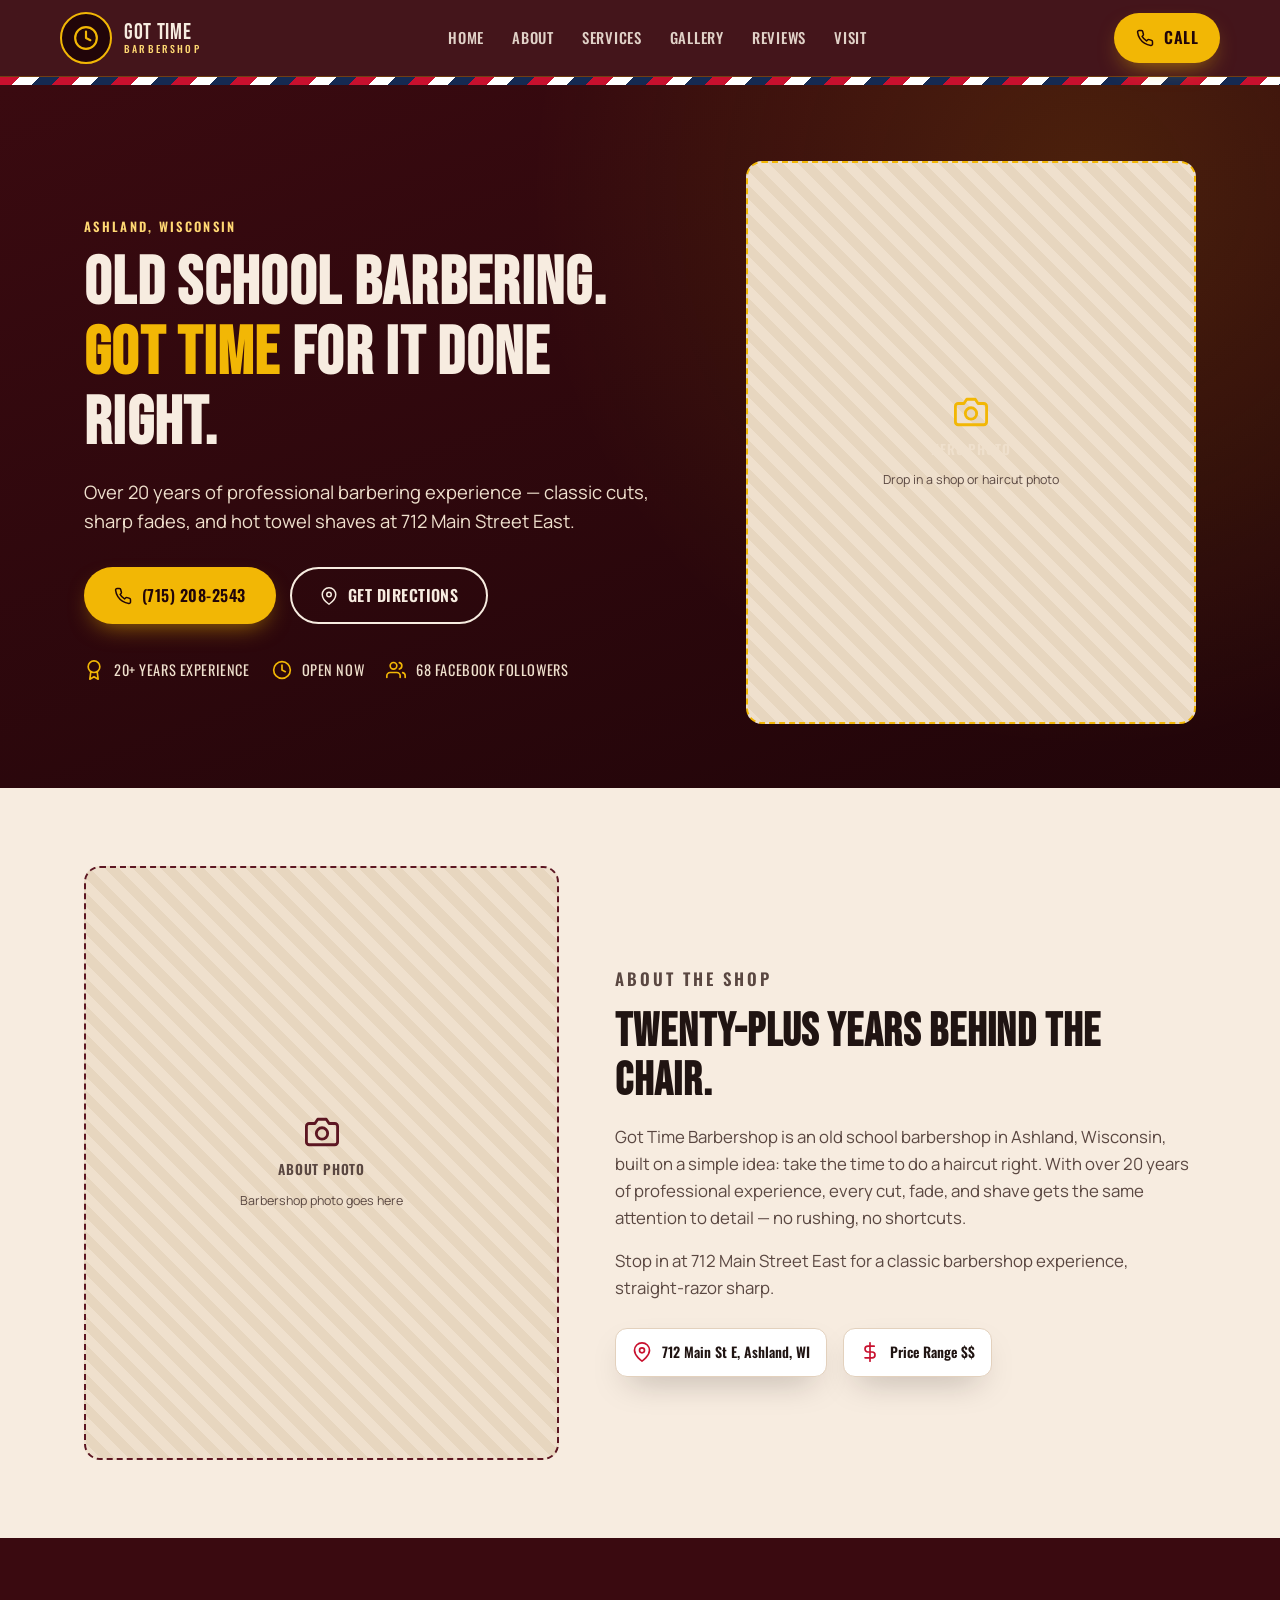
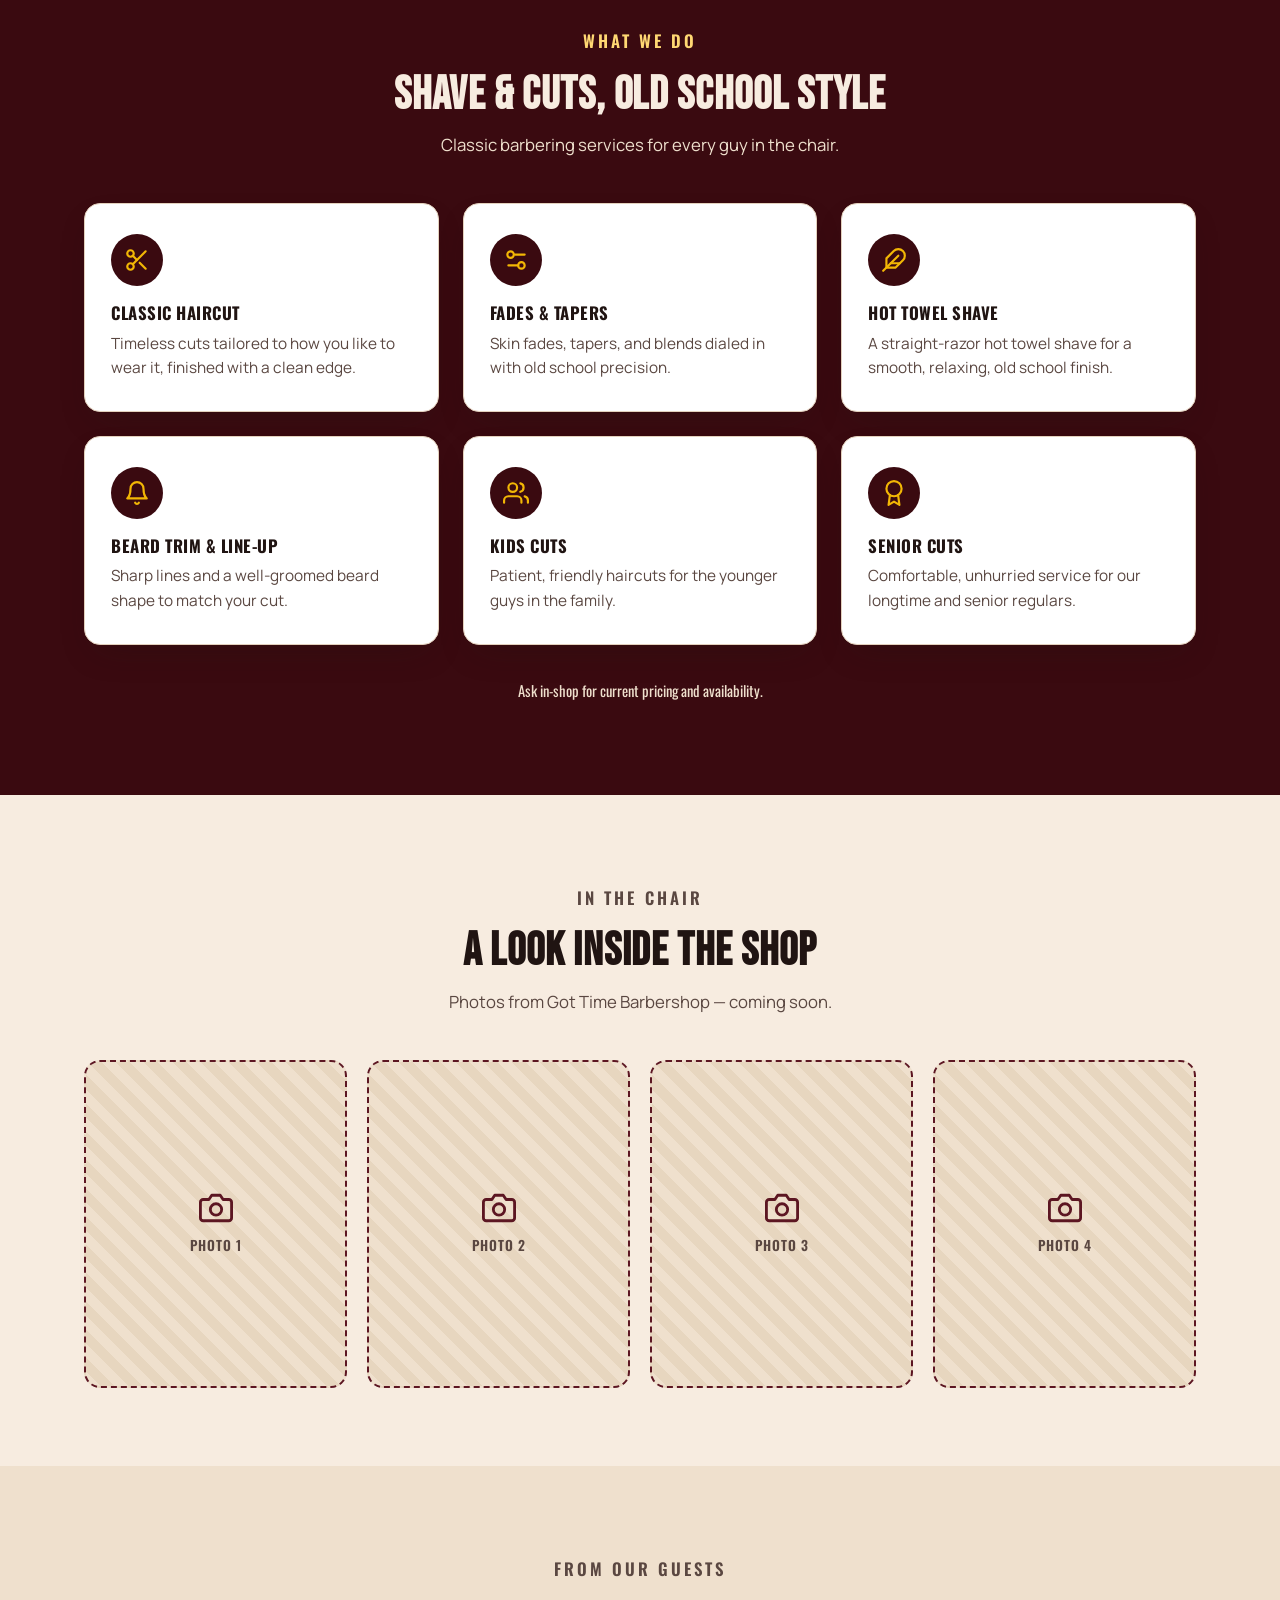
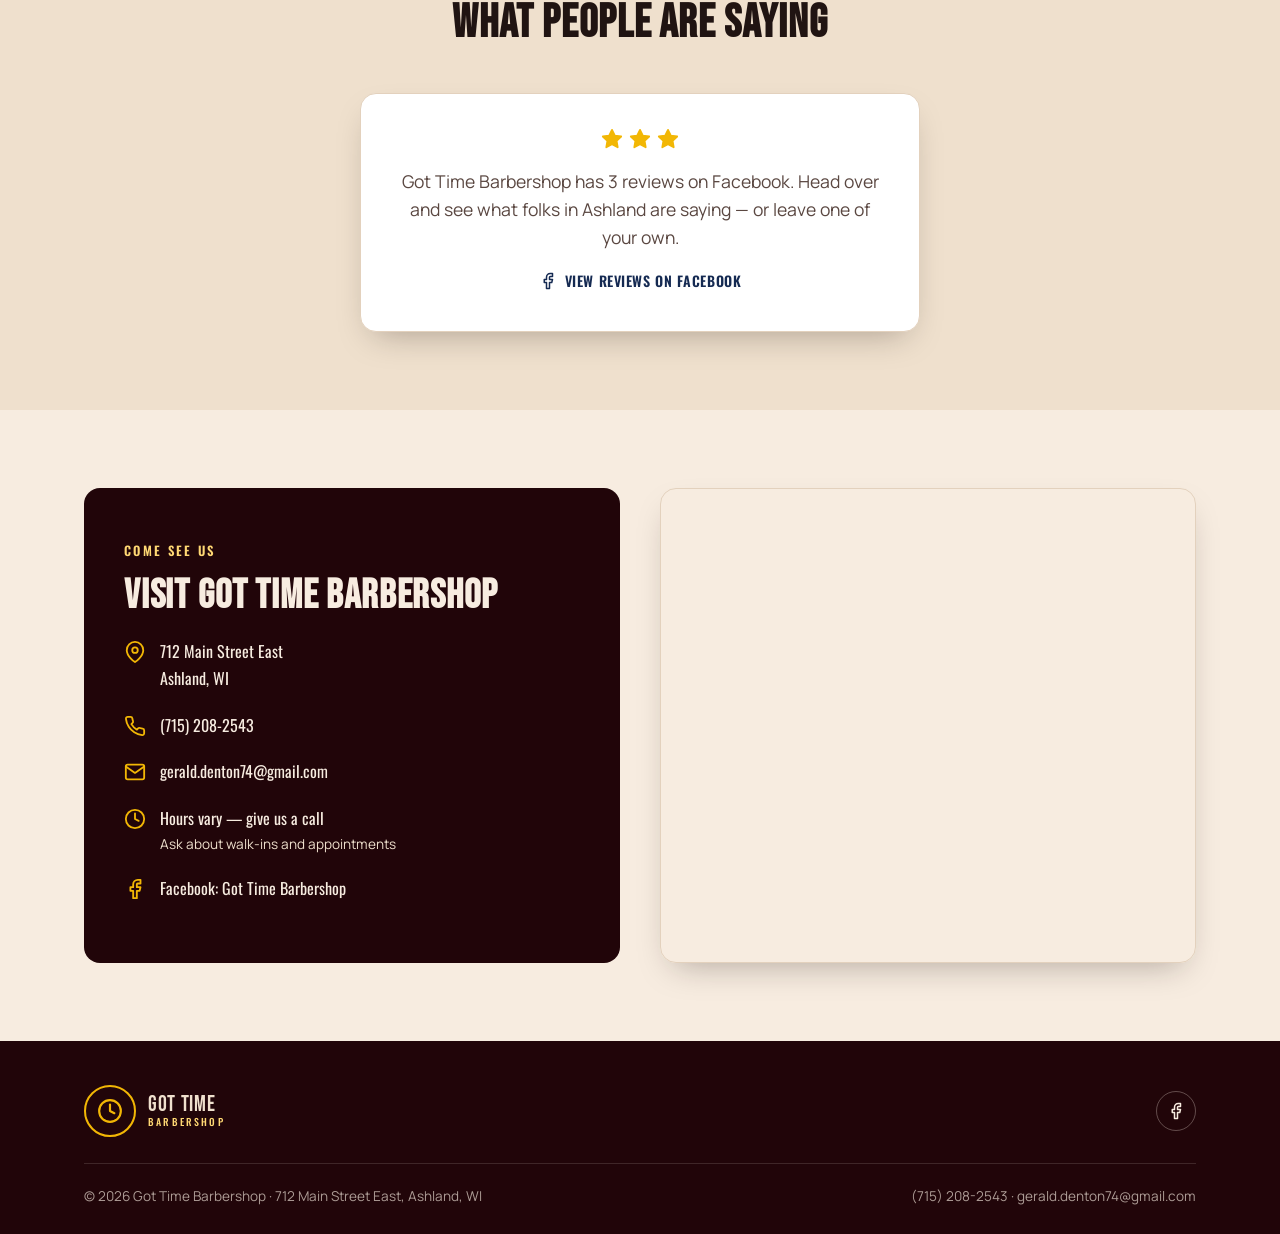
==== got-time-barbershop/index.html @ 73e5e3d3 "Add landing page for Got Time Barbershop (Ashland, WI) Old school barbershop theme (maroon/gold/barb" ====
<!doctype html>
<html lang="en">
<head>
<meta charset="UTF-8" />
<meta name="viewport" content="width=device-width, initial-scale=1.0" />
<title>Got Time Barbershop | Old School Barber in Ashland, WI</title>
<meta name="description" content="Got Time Barbershop — old school barbering with over 20 years of professional experience. Haircuts, fades, hot towel shaves &amp; beard work at 712 Main Street East, Ashland, WI." />
<link rel="preconnect" href="https://fonts.googleapis.com">
<link rel="preconnect" href="https://fonts.gstatic.com" crossorigin>
<link href="https://fonts.googleapis.com/css2?family=Bebas+Neue&family=Oswald:wght@400;500;600;700&family=Manrope:wght@400;500;600;700;800&display=swap" rel="stylesheet">
<style>
  :root{
    --maroon:#3a0a10;
    --maroon-dark:#210509;
    --maroon-light:#5c1622;
    --gold:#f2b705;
    --gold-soft:#ffd873;
    --cream:#f7ece0;
    --cream-2:#efe0cd;
    --ink:#201412;
    --ink-soft:#5a4741;
    --red:#c8102e;
    --navy:#152a52;
    --white:#ffffff;
    --line:#e3d1bd;
    --radius:16px;
    --shadow:0 14px 34px -14px rgba(32,20,18,0.35);
  }
  *{box-sizing:border-box;}
  html{scroll-behavior:smooth;}
  body{
    margin:0;
    font-family:'Manrope', sans-serif;
    color:var(--ink);
    background:var(--cream);
    line-height:1.6;
  }
  h1,h2,h3,.display{
    font-family:'Bebas Neue', sans-serif;
    letter-spacing:0.02em;
    line-height:1.05;
    margin:0;
  }
  .eyebrow{
    font-family:'Oswald', sans-serif;
    text-transform:uppercase;
    letter-spacing:0.18em;
    font-size:0.8rem;
    font-weight:600;
    color:var(--red);
  }
  a{color:inherit;}
  img{max-width:100%;display:block;}
  .wrap{max-width:1160px;margin:0 auto;padding:0 24px;}
  .btn{
    display:inline-flex;align-items:center;gap:10px;
    padding:14px 28px;border-radius:999px;
    font-family:'Oswald', sans-serif;
    font-weight:600;font-size:1rem;letter-spacing:0.03em;text-transform:uppercase;
    text-decoration:none;
    transition:transform .18s ease, box-shadow .18s ease, background .18s ease;
    border:2px solid transparent;
    cursor:pointer;
  }
  .btn-primary{background:var(--gold);color:var(--maroon-dark);box-shadow:0 10px 24px -10px rgba(242,183,5,0.65);}
  .btn-primary:hover{background:var(--gold-soft);transform:translateY(-2px);}
  .btn-ghost{background:transparent;border-color:var(--cream);color:var(--cream);}
  .btn-ghost:hover{background:var(--cream);color:var(--maroon-dark);transform:translateY(-2px);}
  .btn-dark{background:var(--maroon);color:var(--cream);}
  .btn-dark:hover{background:var(--maroon-dark);transform:translateY(-2px);}

  /* ---------- Barber stripe accent ---------- */
  .stripe{
    height:8px;
    background:repeating-linear-gradient(135deg,
      var(--red) 0 14px,
      var(--white) 14px 28px,
      var(--navy) 28px 42px);
  }

  /* ---------- Icons ---------- */
  .icon{width:26px;height:26px;stroke:currentColor;fill:none;stroke-width:2;stroke-linecap:round;stroke-linejoin:round;flex-shrink:0;}

  /* ---------- Image placeholders ---------- */
  .img-slot{
    position:relative;
    display:flex;flex-direction:column;align-items:center;justify-content:center;gap:10px;
    background:repeating-linear-gradient(45deg, var(--cream-2), var(--cream-2) 10px, #e7d6bf 10px, #e7d6bf 20px);
    border:2px dashed var(--maroon-light);
    border-radius:var(--radius);
    color:var(--ink-soft);
    text-align:center;
    padding:20px;
    overflow:hidden;
  }
  .img-slot .icon{width:34px;height:34px;color:var(--maroon-light);}
  .img-slot .slot-label{font-family:'Oswald',sans-serif;font-weight:600;text-transform:uppercase;letter-spacing:0.06em;font-size:0.85rem;}
  .img-slot .slot-sub{font-size:0.78rem;color:var(--ink-soft);}
  .img-slot.square{aspect-ratio:1/1;}
  .img-slot.portrait{aspect-ratio:4/5;}
  .img-slot.wide{aspect-ratio:16/10;}

  /* ---------- Header ---------- */
  header{
    position:sticky;top:0;z-index:50;
    background:rgba(58,10,16,0.95);
    backdrop-filter:blur(8px);
    border-bottom:1px solid rgba(242,183,5,0.25);
  }
  .nav{display:flex;align-items:center;justify-content:space-between;padding:12px 0;gap:16px;}
  .brand{display:flex;align-items:center;gap:12px;text-decoration:none;color:var(--cream);}
  .brand-mark{
    width:52px;height:52px;border-radius:50%;
    flex-shrink:0;
    background:var(--maroon-dark);
    border:2px solid var(--gold);
    display:flex;align-items:center;justify-content:center;
    color:var(--gold);
  }
  .brand-mark .icon{width:26px;height:26px;}
  .brand-name{font-family:'Bebas Neue',sans-serif;font-size:1.35rem;letter-spacing:0.03em;line-height:1.1;}
  .brand-name span{display:block;font-family:'Oswald',sans-serif;font-size:0.62rem;letter-spacing:0.22em;text-transform:uppercase;color:var(--gold-soft);font-weight:500;}
  nav.links{display:flex;align-items:center;gap:28px;}
  nav.links a{
    text-decoration:none;color:var(--cream);
    font-family:'Oswald',sans-serif;font-weight:500;font-size:0.92rem;
    text-transform:uppercase;letter-spacing:0.05em;
    opacity:0.88;
    transition:opacity .15s ease, color .15s ease;
  }
  nav.links a:hover{opacity:1;color:var(--gold);}
  .nav-actions{display:flex;align-items:center;gap:14px;}
  .nav-toggle{display:none;background:none;border:2px solid var(--gold);border-radius:8px;padding:8px 10px;color:var(--gold);cursor:pointer;}
  .nav-toggle .icon{width:22px;height:22px;}

  /* ---------- Hero ---------- */
  .hero{
    background:
      radial-gradient(circle at 85% 15%, rgba(242,183,5,0.14), transparent 45%),
      linear-gradient(160deg, var(--maroon) 0%, var(--maroon-dark) 100%);
    color:var(--cream);
    padding:76px 0 64px;
    position:relative;
    overflow:hidden;
  }
  .hero::before{
    content:"XII   I   II   III   IIII   V   VI   VII   VIII   VIIII   X   XI";
    position:absolute;
    top:-10px;right:-40px;
    font-family:'Oswald',sans-serif;
    font-size:0.75rem;
    letter-spacing:0.5em;
    color:rgba(242,183,5,0.08);
    white-space:nowrap;
    transform:rotate(90deg);
    transform-origin:right top;
    pointer-events:none;
  }
  .hero-grid{display:grid;grid-template-columns:1.15fr 0.85fr;gap:52px;align-items:center;}
  .hero .eyebrow{color:var(--gold-soft);}
  .hero h1{font-size:clamp(2.6rem, 5.2vw, 4.4rem);margin:10px 0 18px;}
  .hero h1 em{font-style:normal;color:var(--gold);}
  .hero p.lede{font-size:1.15rem;color:var(--cream-2);max-width:52ch;margin-bottom:30px;}
  .hero-ctas{display:flex;flex-wrap:wrap;gap:14px;margin-bottom:34px;}
  .hero-stats{display:flex;flex-wrap:wrap;gap:22px;}
  .hero-stat{display:flex;align-items:center;gap:10px;font-family:'Oswald',sans-serif;font-size:0.9rem;text-transform:uppercase;letter-spacing:0.04em;color:var(--cream-2);}
  .hero-stat .icon{width:20px;height:20px;color:var(--gold);}

  /* ---------- Section shells ---------- */
  section{padding:78px 0;}
  .section-head{max-width:640px;margin:0 auto 44px;text-align:center;}
  .section-head h2{font-size:clamp(2.1rem,3.6vw,2.9rem);margin-top:8px;}
  .section-head p{color:var(--ink-soft);margin-top:12px;font-size:1.05rem;}
  .band-maroon{background:var(--maroon);color:var(--cream);}
  .band-maroon .ink-soft{color:var(--cream-2);}

  /* ---------- About ---------- */
  .about-grid{display:grid;grid-template-columns:0.9fr 1.1fr;gap:56px;align-items:center;}
  .about-grid h2{font-size:clamp(2.1rem,3.6vw,2.9rem);margin:8px 0 18px;}
  .about-grid p{color:var(--ink-soft);margin-bottom:16px;font-size:1.05rem;}
  .about-badges{display:flex;gap:16px;margin-top:26px;flex-wrap:wrap;}
  .badge{
    display:flex;align-items:center;gap:10px;
    background:var(--white);border:1px solid var(--line);
    border-radius:12px;padding:12px 16px;
    font-family:'Oswald',sans-serif;font-size:0.88rem;font-weight:600;
    box-shadow:var(--shadow);
  }
  .badge .icon{width:20px;height:20px;color:var(--red);}

  /* ---------- Services ---------- */
  .services-grid{display:grid;grid-template-columns:repeat(3,1fr);gap:24px;}
  .service-card{
    background:var(--white);border:1px solid var(--line);
    border-radius:var(--radius);padding:30px 26px;
    box-shadow:var(--shadow);
    color:var(--ink);
    transition:transform .18s ease, box-shadow .18s ease;
  }
  .service-card:hover{transform:translateY(-4px);}
  .service-icon{
    width:52px;height:52px;border-radius:50%;
    background:var(--maroon);color:var(--gold);
    display:flex;align-items:center;justify-content:center;
    margin-bottom:18px;
  }
  .service-card h3{font-family:'Oswald',sans-serif;text-transform:uppercase;letter-spacing:0.03em;font-size:1.05rem;font-weight:700;margin-bottom:10px;color:var(--ink);}
  .service-card p{color:var(--ink-soft);font-size:0.96rem;margin:0;}

  /* ---------- Gallery ---------- */
  .gallery-grid{display:grid;grid-template-columns:repeat(4,1fr);gap:20px;}

  /* ---------- Reviews ---------- */
  .review-card{
    background:var(--white);border:1px solid var(--line);border-radius:var(--radius);
    padding:34px;box-shadow:var(--shadow);
    max-width:560px;margin:0 auto;text-align:center;
  }
  .stars{display:flex;justify-content:center;gap:6px;margin-bottom:16px;color:var(--gold);}
  .stars .icon{width:22px;height:22px;fill:var(--gold);stroke:var(--gold);}
  .review-card p.lead{font-size:1.1rem;color:var(--ink-soft);margin-bottom:18px;}
  .review-card .fb-link{
    display:inline-flex;align-items:center;gap:8px;
    font-family:'Oswald',sans-serif;font-weight:600;text-transform:uppercase;letter-spacing:0.04em;font-size:0.88rem;
    color:var(--navy);text-decoration:none;
  }
  .review-card .fb-link:hover{text-decoration:underline;}

  /* ---------- Visit / Contact ---------- */
  .visit-grid{display:grid;grid-template-columns:1fr 1fr;gap:40px;align-items:stretch;}
  .visit-card{background:var(--maroon-dark);border-radius:var(--radius);padding:40px;color:var(--cream);}
  .visit-card h2{font-size:clamp(2rem,3.2vw,2.6rem);margin-bottom:22px;}
  .contact-row{display:flex;align-items:flex-start;gap:14px;margin-bottom:20px;}
  .contact-row .icon{width:22px;height:22px;color:var(--gold);margin-top:2px;}
  .contact-row a, .contact-row span{font-family:'Oswald',sans-serif;font-size:1rem;text-decoration:none;color:var(--cream);}
  .contact-row a:hover{color:var(--gold);}
  .contact-row small{display:block;color:var(--cream-2);font-family:'Manrope',sans-serif;font-size:0.85rem;margin-top:2px;}
  .map-frame{border-radius:var(--radius);overflow:hidden;border:1px solid var(--line);box-shadow:var(--shadow);min-height:320px;}
  .map-frame iframe{width:100%;height:100%;min-height:320px;border:0;display:block;}

  /* ---------- Footer ---------- */
  footer{background:var(--maroon-dark);color:var(--cream-2);padding:44px 0 26px;}
  .foot-grid{display:flex;justify-content:space-between;align-items:center;flex-wrap:wrap;gap:20px;padding-bottom:26px;border-bottom:1px solid rgba(247,236,224,0.14);}
  .foot-brand{display:flex;align-items:center;gap:12px;}
  .foot-social{
    width:40px;height:40px;border-radius:50%;
    border:1px solid rgba(247,236,224,0.3);
    display:flex;align-items:center;justify-content:center;
    color:var(--cream);text-decoration:none;
    transition:background .15s ease, border-color .15s ease;
  }
  .foot-social:hover{background:var(--gold);border-color:var(--gold);color:var(--maroon-dark);}
  .foot-bottom{display:flex;justify-content:space-between;flex-wrap:wrap;gap:10px;padding-top:22px;font-size:0.85rem;color:rgba(247,236,224,0.65);}

  /* ---------- Responsive ---------- */
  @media (max-width: 880px){
    nav.links{
      position:fixed;top:76px;left:0;right:0;
      height:calc(100vh - 76px);
      z-index:60;
      background:var(--maroon-dark);
      flex-direction:column;align-items:flex-start;
      padding:26px 24px;gap:22px;
      transform:translateX(100%);
      transition:transform .25s ease;
    }
    nav.links.open{transform:translateX(0);}
    .nav-toggle{display:flex;}
    .hero-grid{grid-template-columns:1fr;}
    .about-grid{grid-template-columns:1fr;}
    .services-grid{grid-template-columns:repeat(2,1fr);}
    .gallery-grid{grid-template-columns:repeat(2,1fr);}
    .visit-grid{grid-template-columns:1fr;}
  }
  @media (max-width: 540px){
    .services-grid{grid-template-columns:1fr;}
    .hero-ctas .btn{width:100%;justify-content:center;}
  }
</style>
</head>
<body>

<header>
  <div class="wrap nav">
    <a href="#home" class="brand">
      <!-- IMAGE SLOT: logo — replace this div with
           <img class="brand-mark" src="images/logo.jpg" alt="Got Time Barbershop logo" style="border-radius:50%;object-fit:cover;"> -->
      <span class="brand-mark" aria-hidden="true">
        <svg class="icon" viewBox="0 0 24 24"><circle cx="12" cy="12" r="10"></circle><polyline points="12 6 12 12 16 14"></polyline></svg>
      </span>
      <span class="brand-name">GOT TIME<span>Barbershop</span></span>
    </a>
    <nav class="links" id="navLinks">
      <a href="#home">Home</a>
      <a href="#about">About</a>
      <a href="#services">Services</a>
      <a href="#gallery">Gallery</a>
      <a href="#reviews">Reviews</a>
      <a href="#visit">Visit</a>
    </nav>
    <div class="nav-actions">
      <a href="tel:+17152082543" class="btn btn-primary" style="padding:10px 20px;">
        <svg class="icon" style="width:18px;height:18px;" viewBox="0 0 24 24"><path d="M22 16.92v3a2 2 0 0 1-2.18 2 19.79 19.79 0 0 1-8.63-3.07 19.5 19.5 0 0 1-6-6 19.79 19.79 0 0 1-3.07-8.67A2 2 0 0 1 4.11 2h3a2 2 0 0 1 2 1.72c.127.96.361 1.903.7 2.81a2 2 0 0 1-.45 2.11L8.09 9.91a16 16 0 0 0 6 6l1.27-1.27a2 2 0 0 1 2.11-.45c.907.339 1.85.573 2.81.7A2 2 0 0 1 22 16.92z"></path></svg>
        Call
      </a>
      <button class="nav-toggle" id="navToggle" aria-label="Toggle menu">
        <svg class="icon" viewBox="0 0 24 24"><line x1="3" y1="12" x2="21" y2="12"></line><line x1="3" y1="6" x2="21" y2="6"></line><line x1="3" y1="18" x2="21" y2="18"></line></svg>
      </button>
    </div>
  </div>
</header>

<div class="stripe"></div>

<!-- ================= HERO ================= -->
<section class="hero" id="home">
  <div class="wrap hero-grid">
    <div>
      <p class="eyebrow">Ashland, Wisconsin</p>
      <h1>Old school barbering.<br><em>Got time</em> for it done right.</h1>
      <p class="lede">Over 20 years of professional barbering experience — classic cuts, sharp fades, and hot towel shaves at 712 Main Street East.</p>
      <div class="hero-ctas">
        <a href="tel:+17152082543" class="btn btn-primary">
          <svg class="icon" style="width:18px;height:18px;" viewBox="0 0 24 24"><path d="M22 16.92v3a2 2 0 0 1-2.18 2 19.79 19.79 0 0 1-8.63-3.07 19.5 19.5 0 0 1-6-6 19.79 19.79 0 0 1-3.07-8.67A2 2 0 0 1 4.11 2h3a2 2 0 0 1 2 1.72c.127.96.361 1.903.7 2.81a2 2 0 0 1-.45 2.11L8.09 9.91a16 16 0 0 0 6 6l1.27-1.27a2 2 0 0 1 2.11-.45c.907.339 1.85.573 2.81.7A2 2 0 0 1 22 16.92z"></path></svg>
          (715) 208-2543
        </a>
        <a href="#visit" class="btn btn-ghost">
          <svg class="icon" style="width:18px;height:18px;" viewBox="0 0 24 24"><path d="M21 10c0 7-9 13-9 13s-9-6-9-13a9 9 0 0 1 18 0z"></path><circle cx="12" cy="10" r="3"></circle></svg>
          Get Directions
        </a>
      </div>
      <div class="hero-stats">
        <span class="hero-stat">
          <svg class="icon" viewBox="0 0 24 24"><circle cx="12" cy="8" r="7"></circle><polyline points="8.21 13.89 7 23 12 20 17 23 15.79 13.88"></polyline></svg>
          20+ Years Experience
        </span>
        <span class="hero-stat">
          <svg class="icon" viewBox="0 0 24 24"><circle cx="12" cy="12" r="10"></circle><polyline points="12 6 12 12 16 14"></polyline></svg>
          Open Now
        </span>
        <span class="hero-stat">
          <svg class="icon" viewBox="0 0 24 24"><path d="M17 21v-2a4 4 0 0 0-4-4H5a4 4 0 0 0-4 4v2"></path><circle cx="9" cy="7" r="4"></circle><path d="M23 21v-2a4 4 0 0 0-3-3.87"></path><path d="M16 3.13a4 4 0 0 1 0 7.75"></path></svg>
          68 Facebook Followers
        </span>
      </div>
    </div>
    <div>
      <!-- IMAGE SLOT: hero photo — swap for one of the 4 barbershop photos once you have them,
           e.g. <img src="images/barbershop-1.jpg" alt="Got Time Barbershop haircut in progress" style="border-radius:16px;"> -->
      <div class="img-slot portrait" style="background-color:rgba(247,236,224,0.06);border-color:var(--gold);color:var(--cream-2);">
        <svg class="icon" style="color:var(--gold);" viewBox="0 0 24 24"><path d="M23 19a2 2 0 0 1-2 2H3a2 2 0 0 1-2-2V8a2 2 0 0 1 2-2h4l2-3h6l2 3h4a2 2 0 0 1 2 2z"></path><circle cx="12" cy="13" r="4"></circle></svg>
        <span class="slot-label">Hero Photo</span>
        <span class="slot-sub">Drop in a shop or haircut photo</span>
      </div>
    </div>
  </div>
</section>

<!-- ================= ABOUT ================= -->
<section id="about">
  <div class="wrap about-grid">
    <!-- IMAGE SLOT: about photo — replace with <img src="images/barbershop-2.jpg" alt="Barber at work at Got Time Barbershop"> -->
    <div class="img-slot portrait">
      <svg class="icon" viewBox="0 0 24 24"><path d="M23 19a2 2 0 0 1-2 2H3a2 2 0 0 1-2-2V8a2 2 0 0 1 2-2h4l2-3h6l2 3h4a2 2 0 0 1 2 2z"></path><circle cx="12" cy="13" r="4"></circle></svg>
      <span class="slot-label">About Photo</span>
      <span class="slot-sub">Barbershop photo goes here</span>
    </div>
    <div>
      <p class="eyebrow">About the shop</p>
      <h2>Twenty-plus years behind the chair.</h2>
      <p>Got Time Barbershop is an old school barbershop in Ashland, Wisconsin, built on a simple idea: take the time to do a haircut right. With over 20 years of professional experience, every cut, fade, and shave gets the same attention to detail — no rushing, no shortcuts.</p>
      <p>Stop in at 712 Main Street East for a classic barbershop experience, straight-razor sharp.</p>
      <div class="about-badges">
        <span class="badge">
          <svg class="icon" viewBox="0 0 24 24"><path d="M21 10c0 7-9 13-9 13s-9-6-9-13a9 9 0 0 1 18 0z"></path><circle cx="12" cy="10" r="3"></circle></svg>
          712 Main St E, Ashland, WI
        </span>
        <span class="badge">
          <svg class="icon" viewBox="0 0 24 24"><line x1="12" y1="1" x2="12" y2="23"></line><path d="M17 5H9.5a3.5 3.5 0 0 0 0 7h5a3.5 3.5 0 0 1 0 7H6"></path></svg>
          Price Range $$
        </span>
      </div>
    </div>
  </div>
</section>

<!-- ================= SERVICES ================= -->
<section id="services" class="band-maroon">
  <div class="wrap">
    <div class="section-head">
      <p class="eyebrow" style="color:var(--gold-soft);">What we do</p>
      <h2>Shave &amp; cuts, old school style</h2>
      <p class="ink-soft">Classic barbering services for every guy in the chair.</p>
    </div>
    <div class="services-grid">
      <div class="service-card">
        <span class="service-icon">
          <svg class="icon" viewBox="0 0 24 24"><circle cx="6" cy="6" r="3"></circle><circle cx="6" cy="18" r="3"></circle><line x1="20" y1="4" x2="8.12" y2="15.88"></line><line x1="14.47" y1="14.48" x2="20" y2="20"></line><line x1="8.12" y1="8.12" x2="12" y2="12"></line></svg>
        </span>
        <h3>Classic Haircut</h3>
        <p>Timeless cuts tailored to how you like to wear it, finished with a clean edge.</p>
      </div>
      <div class="service-card">
        <span class="service-icon">
          <svg class="icon" viewBox="0 0 24 24"><path d="M20 7h-9"></path><path d="M14 17H5"></path><circle cx="17" cy="17" r="3"></circle><circle cx="7" cy="7" r="3"></circle></svg>
        </span>
        <h3>Fades &amp; Tapers</h3>
        <p>Skin fades, tapers, and blends dialed in with old school precision.</p>
      </div>
      <div class="service-card">
        <span class="service-icon">
          <svg class="icon" viewBox="0 0 24 24"><path d="M20.24 12.24a6 6 0 0 0-8.49-8.49L5 10.5V19h8.5z"></path><line x1="16" y1="8" x2="2" y2="22"></line><line x1="17.5" y1="15" x2="9" y2="15"></line></svg>
        </span>
        <h3>Hot Towel Shave</h3>
        <p>A straight-razor hot towel shave for a smooth, relaxing, old school finish.</p>
      </div>
      <div class="service-card">
        <span class="service-icon">
          <svg class="icon" viewBox="0 0 24 24"><path d="M18 8A6 6 0 0 0 6 8c0 7-3 9-3 9h18s-3-2-3-9"></path><path d="M13.73 21a2 2 0 0 1-3.46 0"></path></svg>
        </span>
        <h3>Beard Trim &amp; Line-Up</h3>
        <p>Sharp lines and a well-groomed beard shape to match your cut.</p>
      </div>
      <div class="service-card">
        <span class="service-icon">
          <svg class="icon" viewBox="0 0 24 24"><path d="M17 21v-2a4 4 0 0 0-4-4H5a4 4 0 0 0-4 4v2"></path><circle cx="9" cy="7" r="4"></circle><path d="M23 21v-2a4 4 0 0 0-3-3.87"></path><path d="M16 3.13a4 4 0 0 1 0 7.75"></path></svg>
        </span>
        <h3>Kids Cuts</h3>
        <p>Patient, friendly haircuts for the younger guys in the family.</p>
      </div>
      <div class="service-card">
        <span class="service-icon">
          <svg class="icon" viewBox="0 0 24 24"><circle cx="12" cy="8" r="7"></circle><polyline points="8.21 13.89 7 23 12 20 17 23 15.79 13.88"></polyline></svg>
        </span>
        <h3>Senior Cuts</h3>
        <p>Comfortable, unhurried service for our longtime and senior regulars.</p>
      </div>
    </div>
    <p style="text-align:center;margin-top:34px;font-family:'Oswald',sans-serif;color:var(--cream-2);font-size:0.92rem;">
      Ask in-shop for current pricing and availability.
    </p>
  </div>
</section>

<!-- ================= GALLERY ================= -->
<section id="gallery">
  <div class="wrap">
    <div class="section-head">
      <p class="eyebrow">In the chair</p>
      <h2>A look inside the shop</h2>
      <p>Photos from Got Time Barbershop — coming soon.</p>
    </div>
    <div class="gallery-grid">
      <!-- IMAGE SLOT: gallery photo 1 — replace with <img src="images/barbershop-1.jpg" alt="Got Time Barbershop photo 1"> -->
      <div class="img-slot portrait">
        <svg class="icon" viewBox="0 0 24 24"><path d="M23 19a2 2 0 0 1-2 2H3a2 2 0 0 1-2-2V8a2 2 0 0 1 2-2h4l2-3h6l2 3h4a2 2 0 0 1 2 2z"></path><circle cx="12" cy="13" r="4"></circle></svg>
        <span class="slot-label">Photo 1</span>
      </div>
      <!-- IMAGE SLOT: gallery photo 2 — replace with <img src="images/barbershop-2.jpg" alt="Got Time Barbershop photo 2"> -->
      <div class="img-slot portrait">
        <svg class="icon" viewBox="0 0 24 24"><path d="M23 19a2 2 0 0 1-2 2H3a2 2 0 0 1-2-2V8a2 2 0 0 1 2-2h4l2-3h6l2 3h4a2 2 0 0 1 2 2z"></path><circle cx="12" cy="13" r="4"></circle></svg>
        <span class="slot-label">Photo 2</span>
      </div>
      <!-- IMAGE SLOT: gallery photo 3 — replace with <img src="images/barbershop-3.jpg" alt="Got Time Barbershop photo 3"> -->
      <div class="img-slot portrait">
        <svg class="icon" viewBox="0 0 24 24"><path d="M23 19a2 2 0 0 1-2 2H3a2 2 0 0 1-2-2V8a2 2 0 0 1 2-2h4l2-3h6l2 3h4a2 2 0 0 1 2 2z"></path><circle cx="12" cy="13" r="4"></circle></svg>
        <span class="slot-label">Photo 3</span>
      </div>
      <!-- IMAGE SLOT: gallery photo 4 — replace with <img src="images/barbershop-4.jpg" alt="Got Time Barbershop photo 4"> -->
      <div class="img-slot portrait">
        <svg class="icon" viewBox="0 0 24 24"><path d="M23 19a2 2 0 0 1-2 2H3a2 2 0 0 1-2-2V8a2 2 0 0 1 2-2h4l2-3h6l2 3h4a2 2 0 0 1 2 2z"></path><circle cx="12" cy="13" r="4"></circle></svg>
        <span class="slot-label">Photo 4</span>
      </div>
    </div>
  </div>
</section>

<!-- ================= REVIEWS ================= -->
<section id="reviews" style="background:var(--cream-2);">
  <div class="wrap">
    <div class="section-head">
      <p class="eyebrow">From our guests</p>
      <h2>What people are saying</h2>
    </div>
    <div class="review-card">
      <div class="stars">
        <svg class="icon" viewBox="0 0 24 24"><polygon points="12 2 15.09 8.26 22 9.27 17 14.14 18.18 21.02 12 17.77 5.82 21.02 7 14.14 2 9.27 8.91 8.26 12 2"></polygon></svg>
        <svg class="icon" viewBox="0 0 24 24"><polygon points="12 2 15.09 8.26 22 9.27 17 14.14 18.18 21.02 12 17.77 5.82 21.02 7 14.14 2 9.27 8.91 8.26 12 2"></polygon></svg>
        <svg class="icon" viewBox="0 0 24 24"><polygon points="12 2 15.09 8.26 22 9.27 17 14.14 18.18 21.02 12 17.77 5.82 21.02 7 14.14 2 9.27 8.91 8.26 12 2"></polygon></svg>
      </div>
      <p class="lead">Got Time Barbershop has 3 reviews on Facebook. Head over and see what folks in Ashland are saying — or leave one of your own.</p>
      <a class="fb-link" href="https://www.facebook.com/profile.php?id=61567959867053&sk=reviews" target="_blank" rel="noopener">
        <svg class="icon" style="width:18px;height:18px;color:var(--navy);" viewBox="0 0 24 24"><path d="M18 2h-3a5 5 0 0 0-5 5v3H7v4h3v8h4v-8h3l1-4h-4V7a1 1 0 0 1 1-1h3z"></path></svg>
        View Reviews on Facebook
      </a>
    </div>
  </div>
</section>

<!-- ================= VISIT ================= -->
<section id="visit">
  <div class="wrap visit-grid">
    <div class="visit-card">
      <p class="eyebrow" style="color:var(--gold-soft);">Come see us</p>
      <h2>Visit Got Time Barbershop</h2>
      <div class="contact-row">
        <svg class="icon" viewBox="0 0 24 24"><path d="M21 10c0 7-9 13-9 13s-9-6-9-13a9 9 0 0 1 18 0z"></path><circle cx="12" cy="10" r="3"></circle></svg>
        <div>
          <a href="https://www.google.com/maps/search/?api=1&query=712+Main+Street+East+Ashland+WI" target="_blank" rel="noopener">712 Main Street East<br>Ashland, WI</a>
        </div>
      </div>
      <div class="contact-row">
        <svg class="icon" viewBox="0 0 24 24"><path d="M22 16.92v3a2 2 0 0 1-2.18 2 19.79 19.79 0 0 1-8.63-3.07 19.5 19.5 0 0 1-6-6 19.79 19.79 0 0 1-3.07-8.67A2 2 0 0 1 4.11 2h3a2 2 0 0 1 2 1.72c.127.96.361 1.903.7 2.81a2 2 0 0 1-.45 2.11L8.09 9.91a16 16 0 0 0 6 6l1.27-1.27a2 2 0 0 1 2.11-.45c.907.339 1.85.573 2.81.7A2 2 0 0 1 22 16.92z"></path></svg>
        <div><a href="tel:+17152082543">(715) 208-2543</a></div>
      </div>
      <div class="contact-row">
        <svg class="icon" viewBox="0 0 24 24"><path d="M4 4h16c1.1 0 2 .9 2 2v12c0 1.1-.9 2-2 2H4c-1.1 0-2-.9-2-2V6c0-1.1.9-2 2-2z"></path><polyline points="22,6 12,13 2,6"></polyline></svg>
        <div><a href="mailto:gerald.denton74@gmail.com">gerald.denton74@gmail.com</a></div>
      </div>
      <div class="contact-row">
        <svg class="icon" viewBox="0 0 24 24"><circle cx="12" cy="12" r="10"></circle><polyline points="12 6 12 12 16 14"></polyline></svg>
        <div>
          <span>Hours vary — give us a call</span>
          <small>Ask about walk-ins and appointments</small>
        </div>
      </div>
      <div class="contact-row">
        <svg class="icon" viewBox="0 0 24 24"><path d="M18 2h-3a5 5 0 0 0-5 5v3H7v4h3v8h4v-8h3l1-4h-4V7a1 1 0 0 1 1-1h3z"></path></svg>
        <div><a href="https://www.facebook.com/profile.php?id=61567959867053" target="_blank" rel="noopener">Facebook: Got Time Barbershop</a></div>
      </div>
    </div>
    <div class="map-frame">
      <iframe
        src="https://www.google.com/maps?q=712+Main+Street+East,+Ashland,+WI&output=embed"
        loading="lazy"
        referrerpolicy="no-referrer-when-downgrade"
        title="Map to Got Time Barbershop, 712 Main Street East, Ashland, WI"
      ></iframe>
    </div>
  </div>
</section>

<footer>
  <div class="wrap">
    <div class="foot-grid">
      <div class="foot-brand">
        <span class="brand-mark" aria-hidden="true">
          <svg class="icon" viewBox="0 0 24 24"><circle cx="12" cy="12" r="10"></circle><polyline points="12 6 12 12 16 14"></polyline></svg>
        </span>
        <span class="brand-name">GOT TIME<span>Barbershop</span></span>
      </div>
      <a class="foot-social" href="https://www.facebook.com/profile.php?id=61567959867053" target="_blank" rel="noopener" aria-label="Got Time Barbershop on Facebook">
        <svg class="icon" style="width:18px;height:18px;" viewBox="0 0 24 24"><path d="M18 2h-3a5 5 0 0 0-5 5v3H7v4h3v8h4v-8h3l1-4h-4V7a1 1 0 0 1 1-1h3z"></path></svg>
      </a>
    </div>
    <div class="foot-bottom">
      <span>&copy; 2026 Got Time Barbershop &middot; 712 Main Street East, Ashland, WI</span>
      <span>(715) 208-2543 &middot; gerald.denton74@gmail.com</span>
    </div>
  </div>
</footer>

<script>
  const navToggle = document.getElementById('navToggle');
  const navLinks = document.getElementById('navLinks');
  navToggle.addEventListener('click', () => {
    navLinks.classList.toggle('open');
  });
  navLinks.querySelectorAll('a').forEach(a => {
    a.addEventListener('click', () => navLinks.classList.remove('open'));
  });
</script>

</body>
</html>
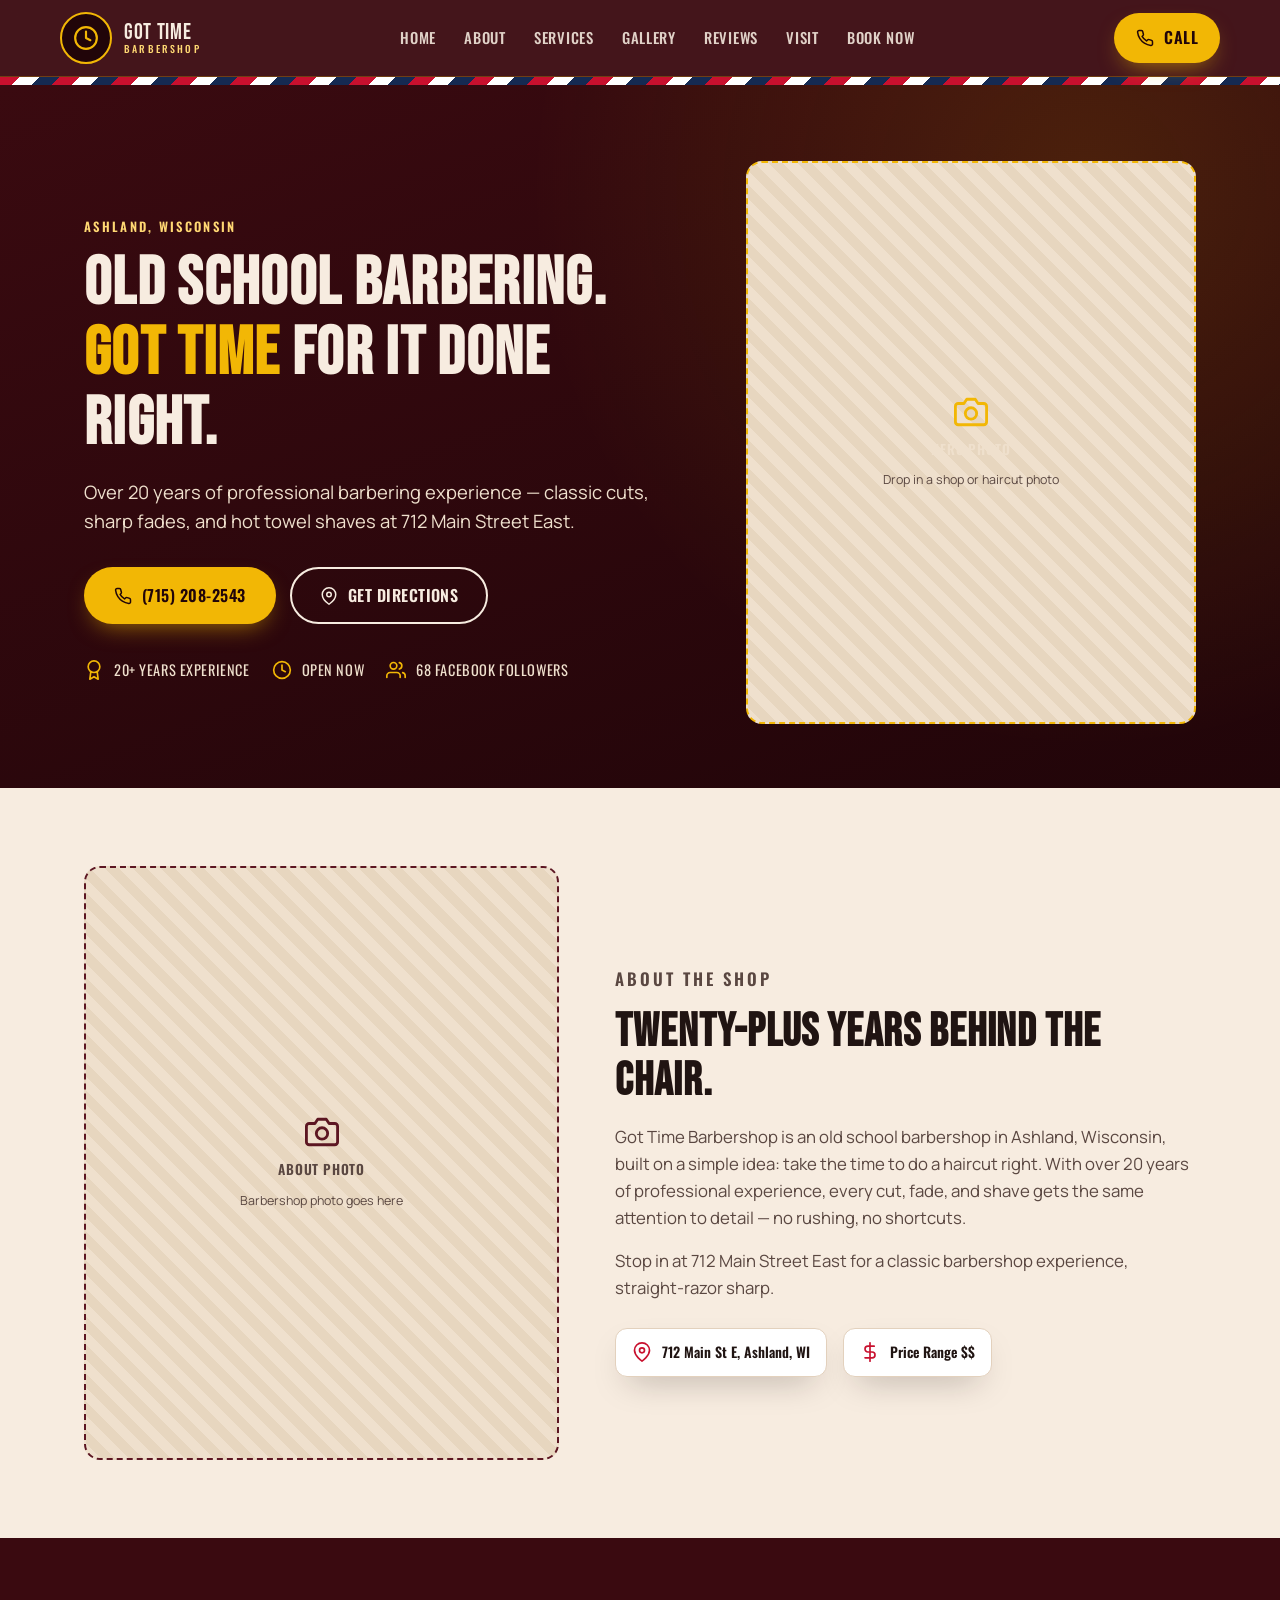
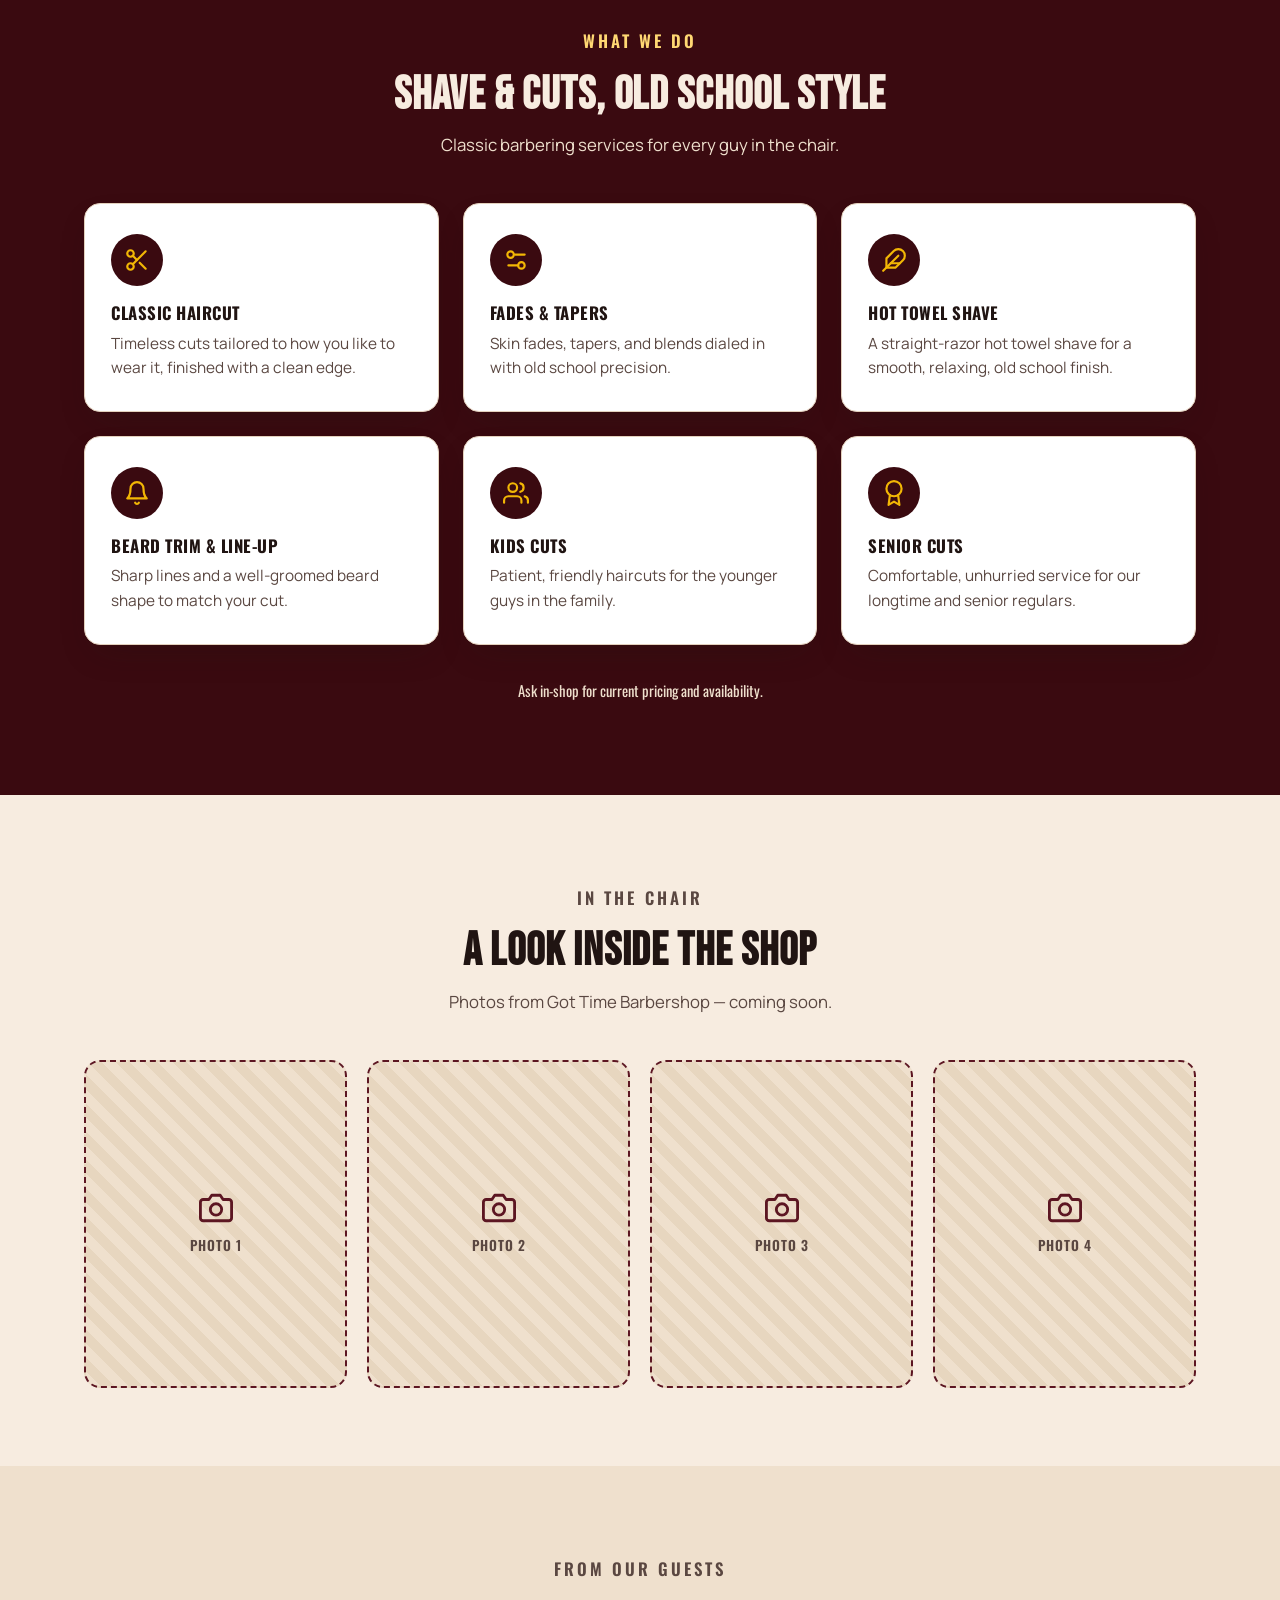
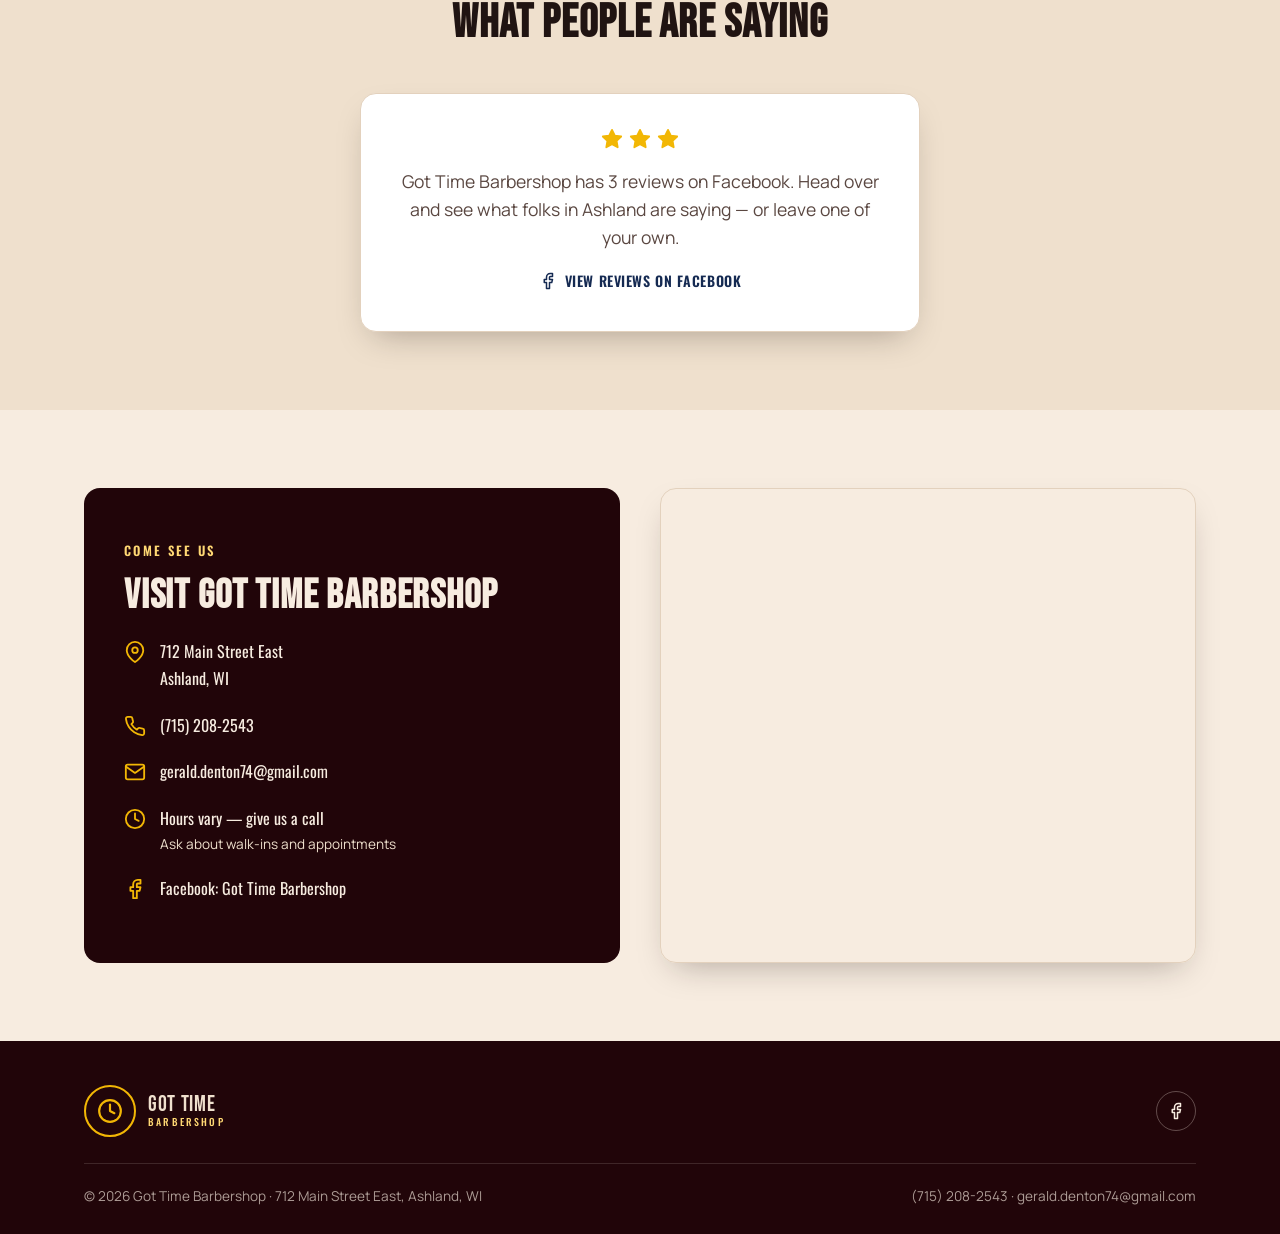
==== commit baaf73d9: "Add booking page with barbershop-themed animations New book.html: appointment request page with a sp" ====
--- a/got-time-barbershop/index.html
+++ b/got-time-barbershop/index.html
@@ -8,6 +8,28 @@
 <link rel="preconnect" href="https://fonts.googleapis.com">
 <link rel="preconnect" href="https://fonts.gstatic.com" crossorigin>
 <link href="https://fonts.googleapis.com/css2?family=Bebas+Neue&family=Oswald:wght@400;500;600;700&family=Manrope:wght@400;500;600;700;800&display=swap" rel="stylesheet">
+<meta property="og:title" content="Got Time Barbershop | Old School Barber in Ashland, WI" />
+<meta property="og:description" content="Old school barbering with over 20 years of professional experience — haircuts, fades, hot towel shaves &amp; beard work at 712 Main Street East, Ashland, WI." />
+<meta property="og:type" content="website" />
+<script type="application/ld+json">
+{
+  "@context": "https://schema.org",
+  "@type": "HairSalon",
+  "name": "Got Time Barbershop",
+  "description": "Old school barbershop in Ashland, WI with over 20 years of professional barbering experience.",
+  "telephone": "+1-715-208-2543",
+  "email": "gerald.denton74@gmail.com",
+  "priceRange": "$$",
+  "address": {
+    "@type": "PostalAddress",
+    "streetAddress": "712 Main Street East",
+    "addressLocality": "Ashland",
+    "addressRegion": "WI",
+    "addressCountry": "US"
+  },
+  "sameAs": ["https://www.facebook.com/profile.php?id=61567959867053"]
+}
+</script>
 <style>
   :root{
     --maroon:#3a0a10;
@@ -297,6 +319,7 @@
       <a href="#gallery">Gallery</a>
       <a href="#reviews">Reviews</a>
       <a href="#visit">Visit</a>
+      <a href="book.html">Book Now</a>
     </nav>
     <div class="nav-actions">
       <a href="tel:+17152082543" class="btn btn-primary" style="padding:10px 20px;">
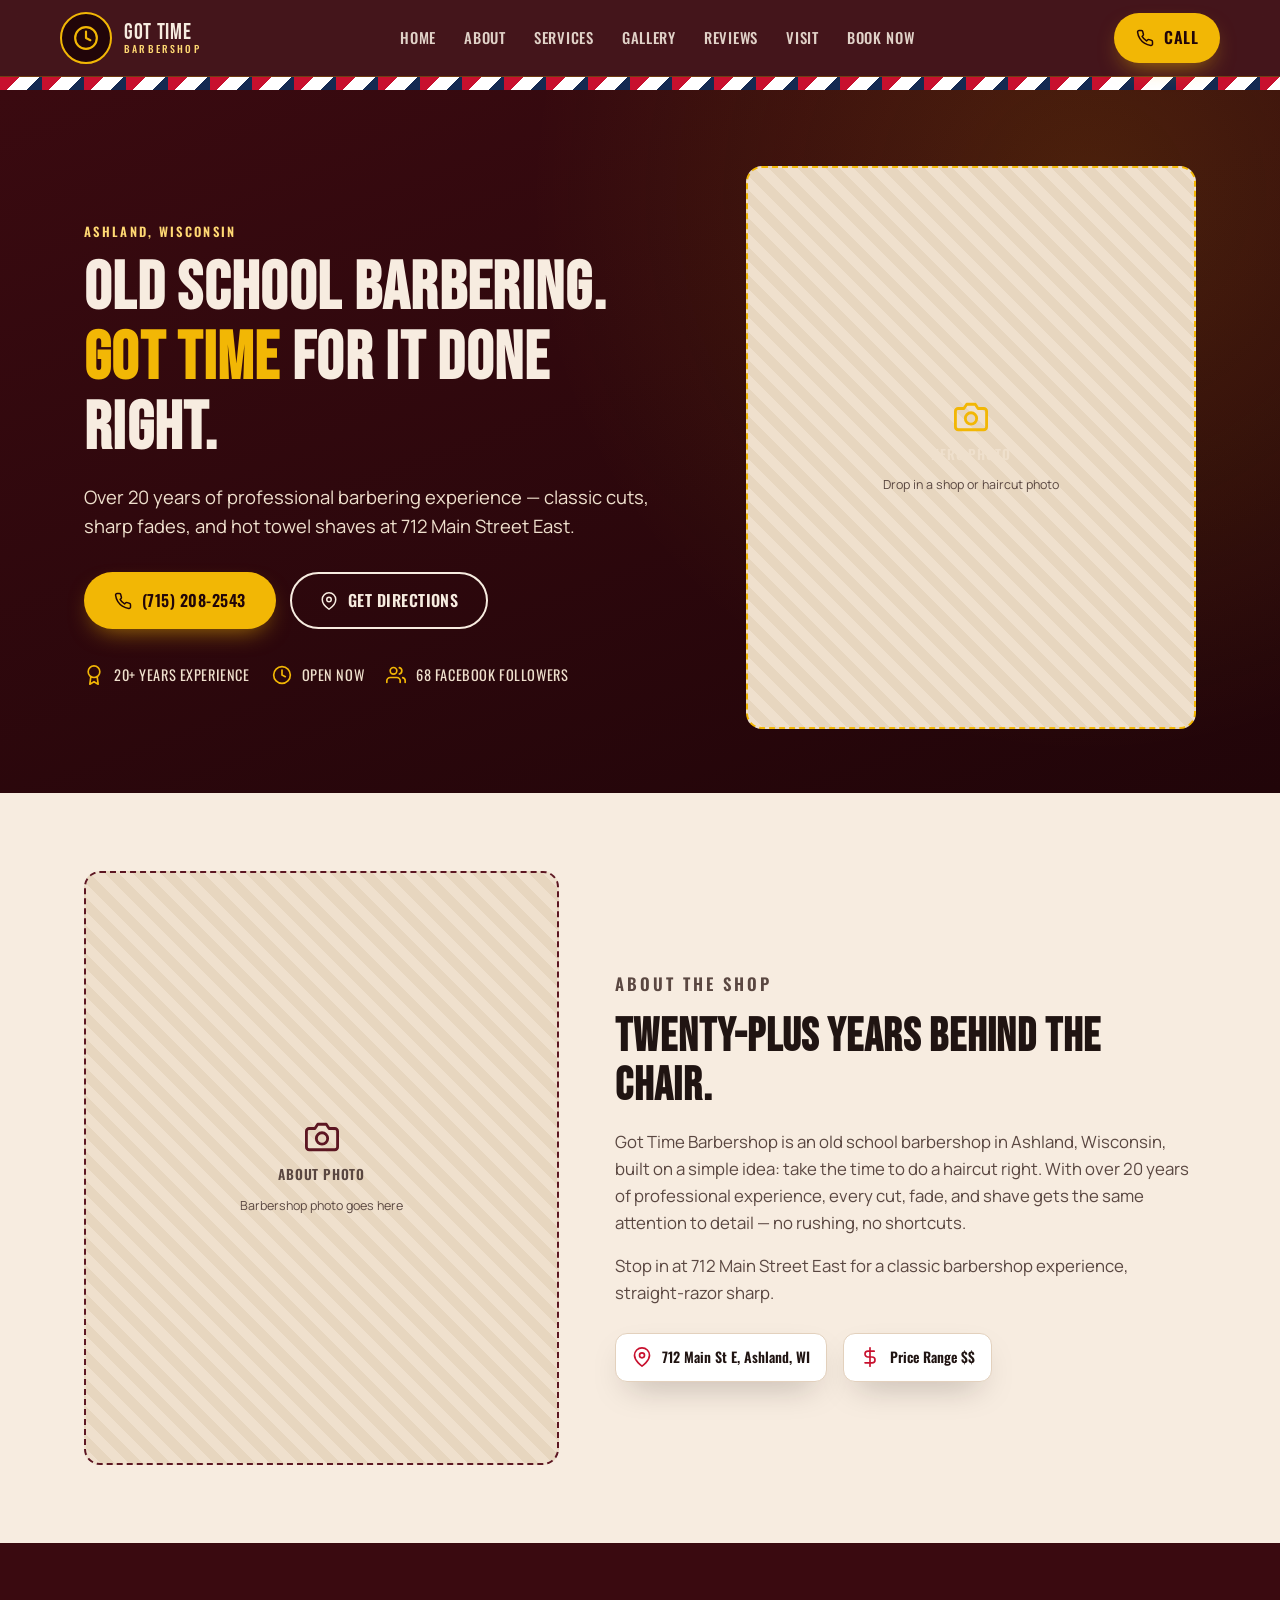
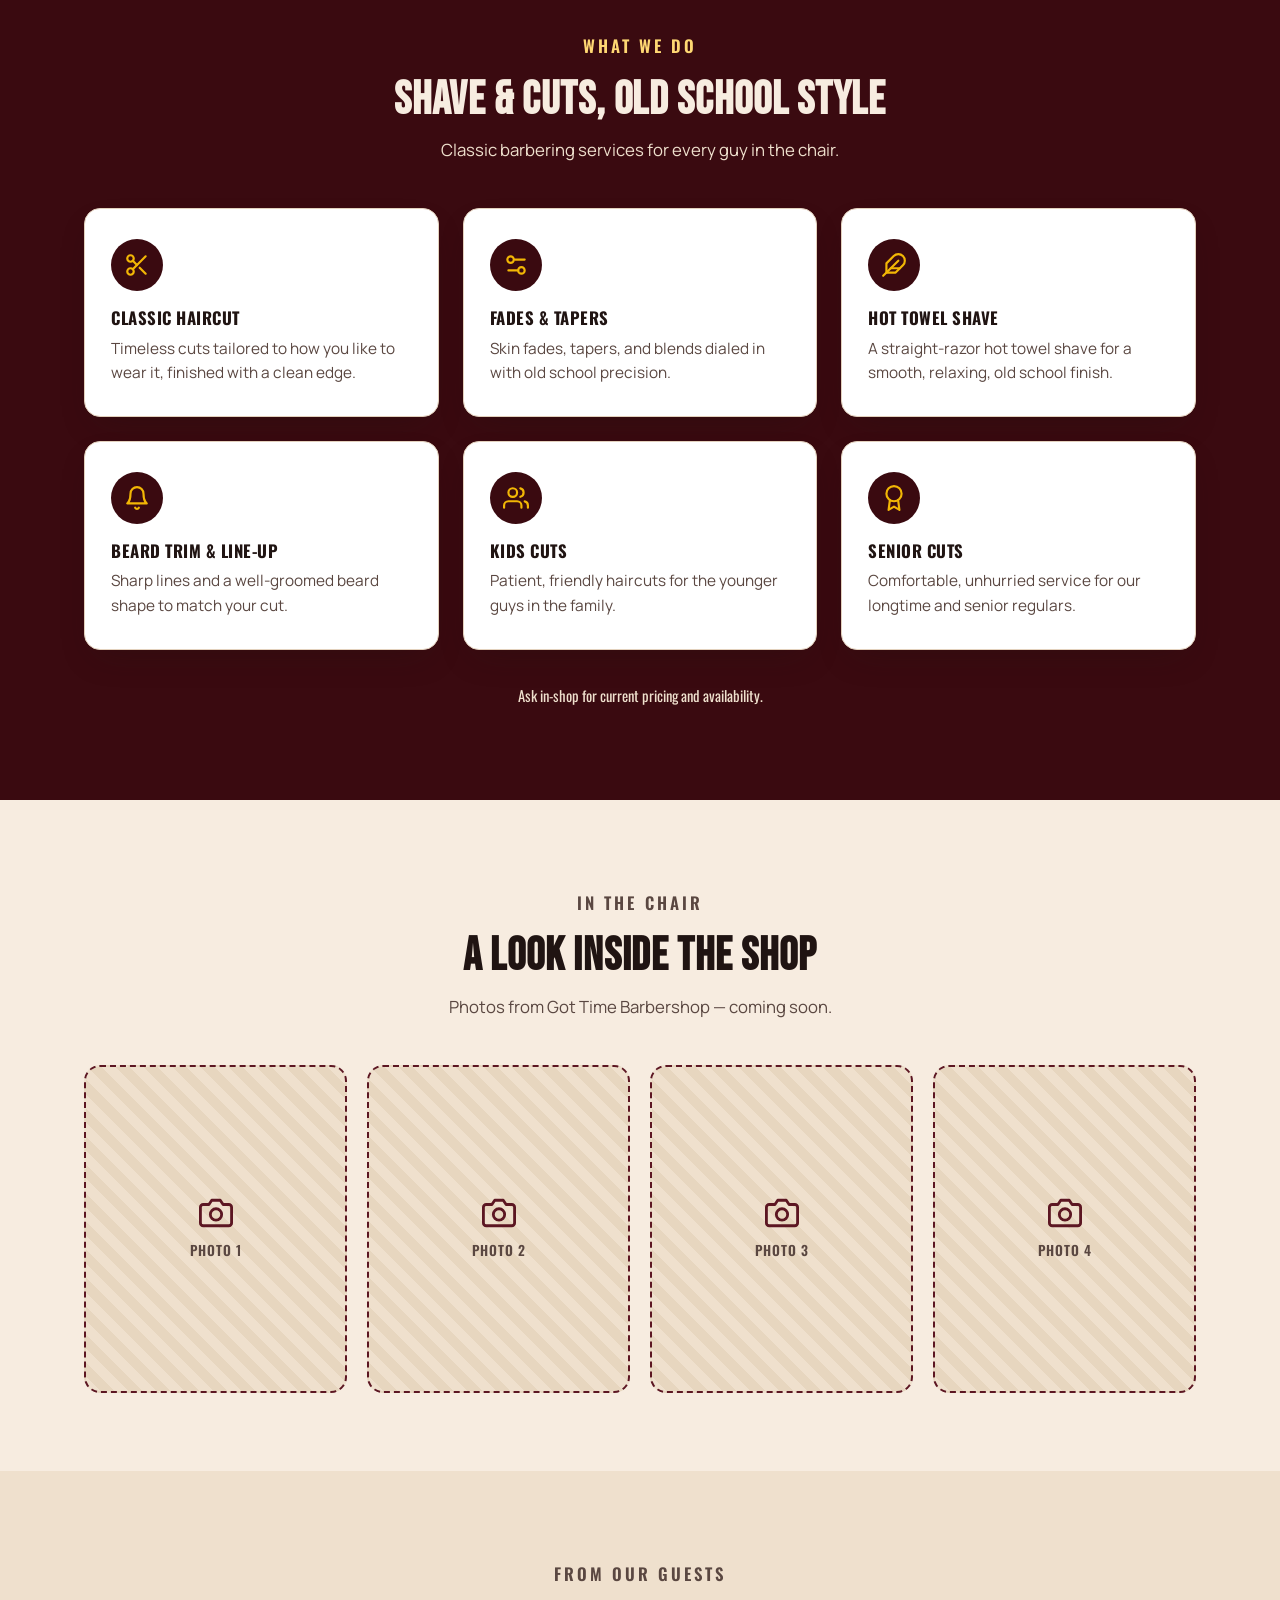
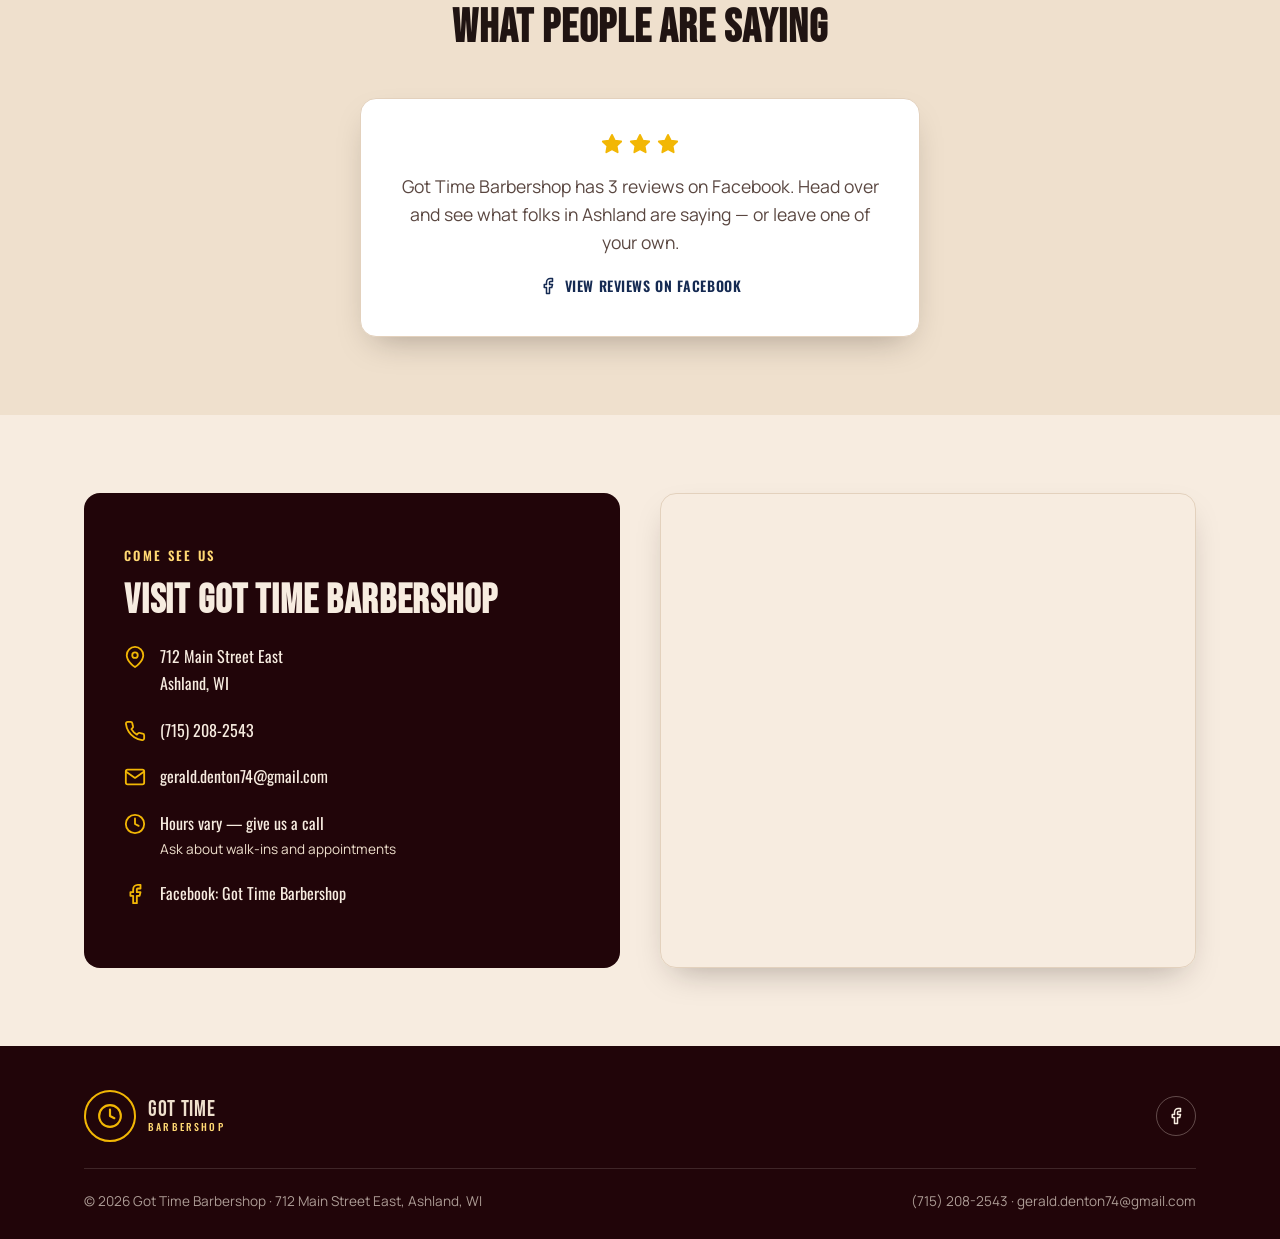
==== commit 7f76c7f8: "Remove decorative animations, add cross-page transitions Dropped the spinning barber pole, ticking c" ====
--- a/got-time-barbershop/index.html
+++ b/got-time-barbershop/index.html
@@ -31,6 +31,9 @@
 }
 </script>
 <style>
+  @media (prefers-reduced-motion: no-preference){
+    @view-transition{ navigation:auto; }
+  }
   :root{
     --maroon:#3a0a10;
     --maroon-dark:#210509;
@@ -93,12 +96,15 @@
 
   /* ---------- Barber stripe accent ---------- */
   .stripe{
-    height:8px;
-    background:repeating-linear-gradient(135deg,
-      var(--red) 0 14px,
-      var(--white) 14px 28px,
-      var(--navy) 28px 42px);
-  }
+    height:13px;
+    background-image:linear-gradient(135deg,
+      var(--red) 0 14px, var(--white) 14px 28px, var(--navy) 28px 42px);
+    background-size:42px 42px;
+    animation:stripe-move 1.6s linear infinite;
+    box-shadow:0 2px 6px rgba(0,0,0,0.2);
+  }
+  @keyframes stripe-move{ from{background-position:42px 0;} to{background-position:0 0;} }
+  @media (prefers-reduced-motion: reduce){ .stripe{animation:none;} }
 
   /* ---------- Icons ---------- */
   .icon{width:26px;height:26px;stroke:currentColor;fill:none;stroke-width:2;stroke-linecap:round;stroke-linejoin:round;flex-shrink:0;}
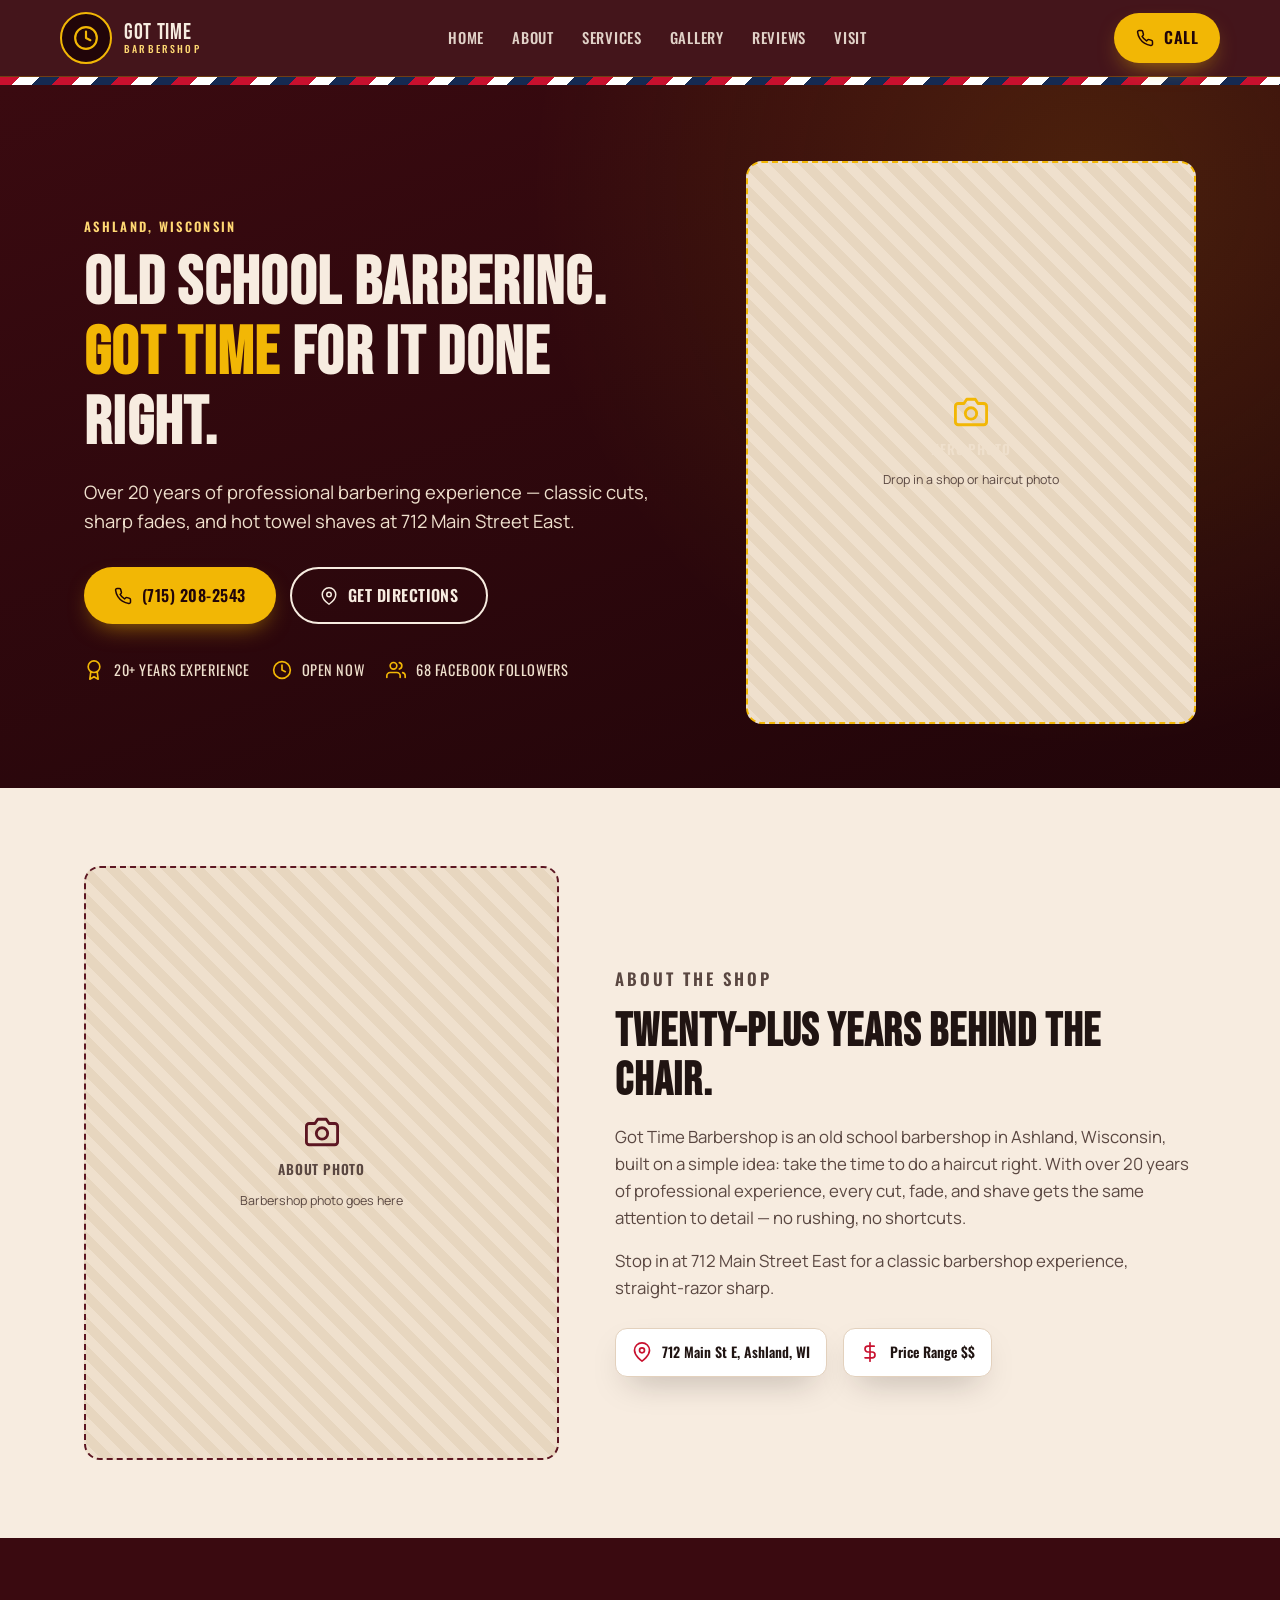
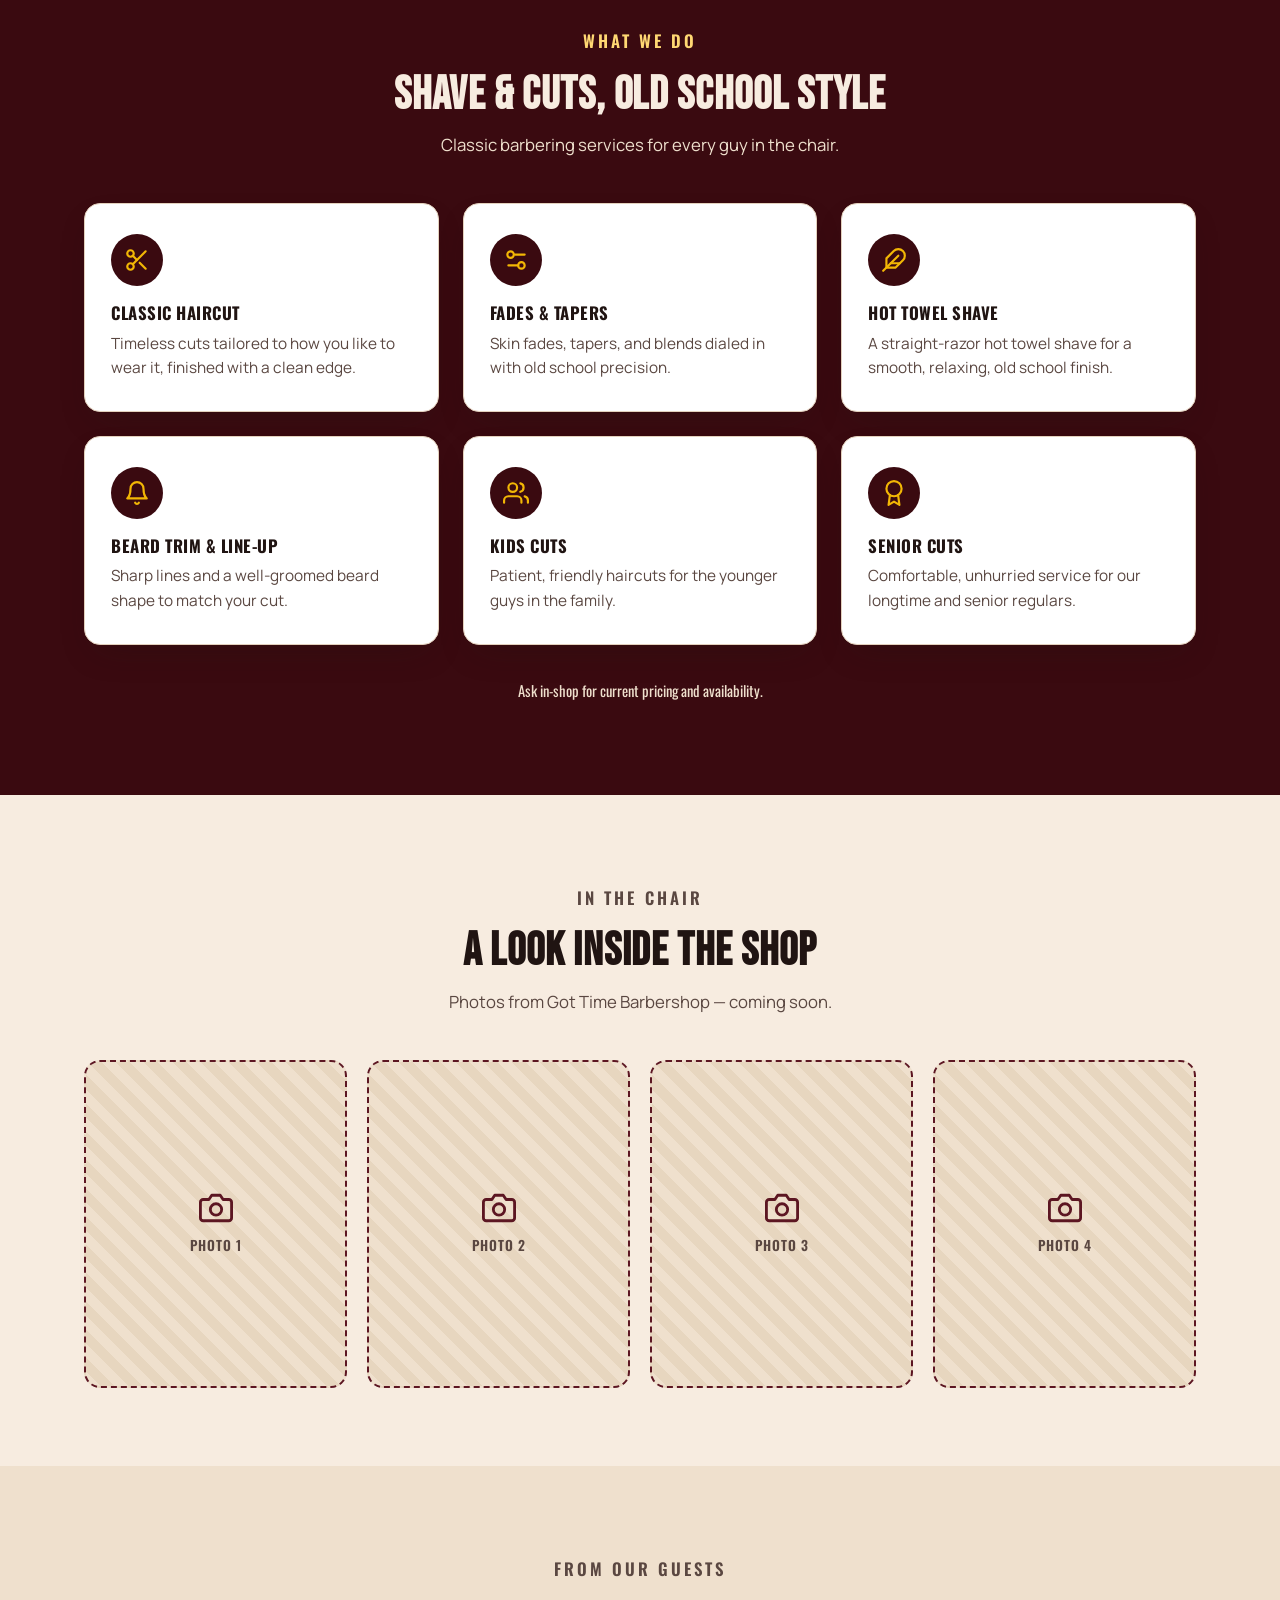
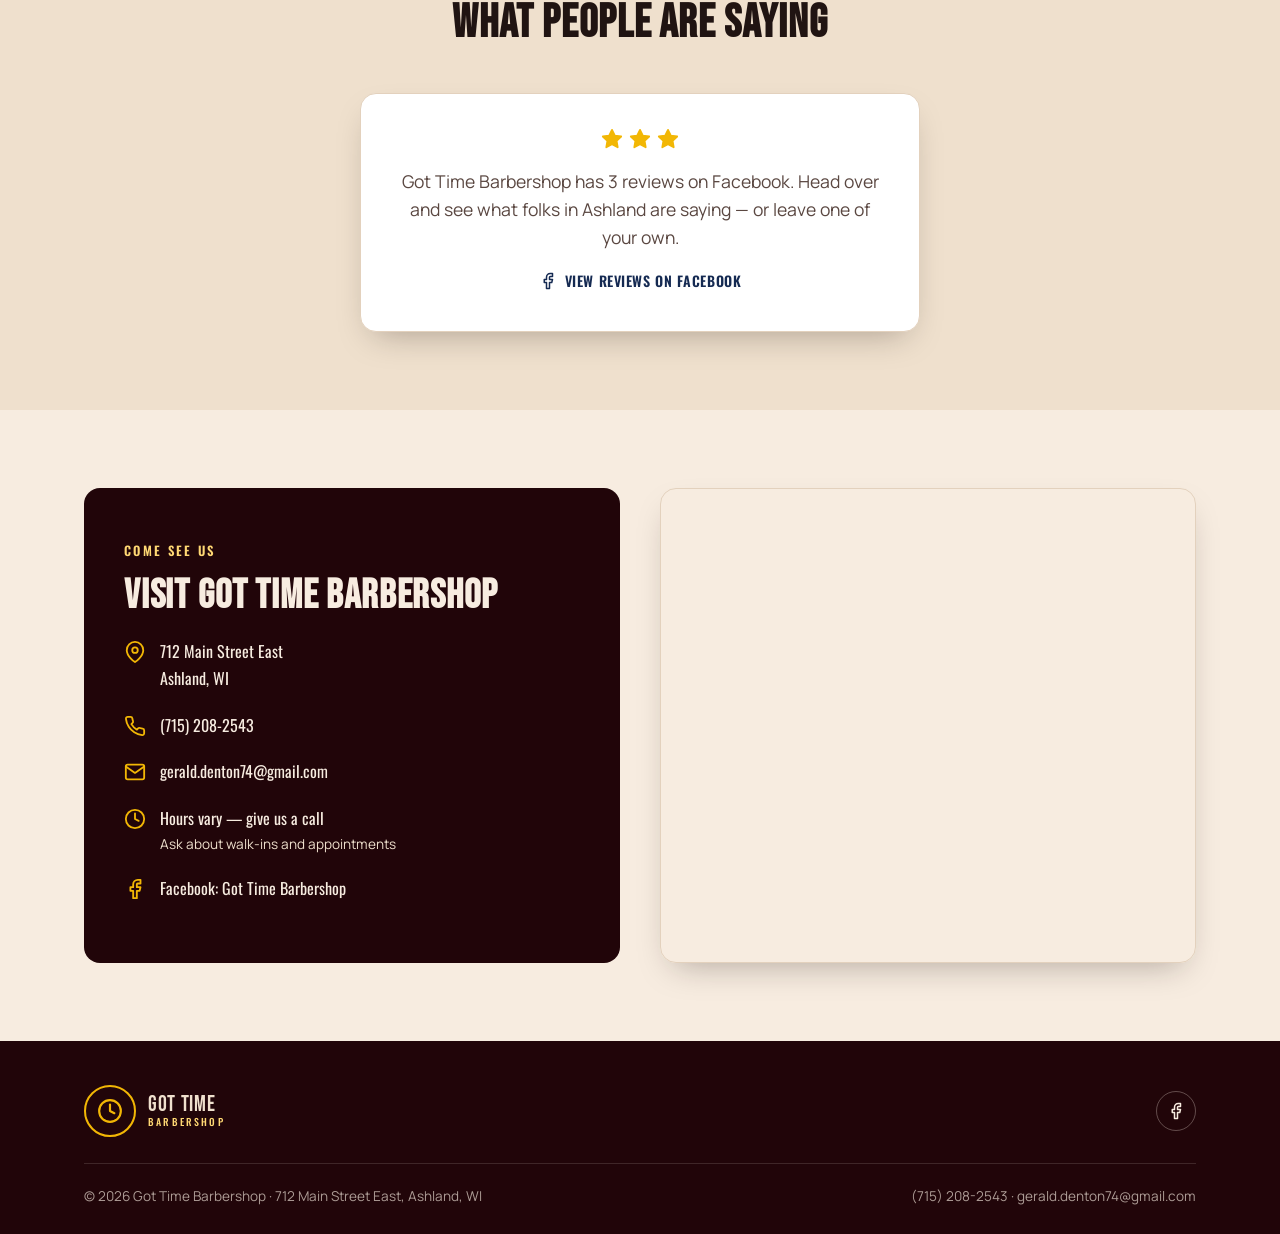
==== commit 58ca3050: "Revert to original single-page Got Time Barbershop site Back out the booking page and all follow-up " ====
--- a/got-time-barbershop/index.html
+++ b/got-time-barbershop/index.html
@@ -8,32 +8,7 @@
 <link rel="preconnect" href="https://fonts.googleapis.com">
 <link rel="preconnect" href="https://fonts.gstatic.com" crossorigin>
 <link href="https://fonts.googleapis.com/css2?family=Bebas+Neue&family=Oswald:wght@400;500;600;700&family=Manrope:wght@400;500;600;700;800&display=swap" rel="stylesheet">
-<meta property="og:title" content="Got Time Barbershop | Old School Barber in Ashland, WI" />
-<meta property="og:description" content="Old school barbering with over 20 years of professional experience — haircuts, fades, hot towel shaves &amp; beard work at 712 Main Street East, Ashland, WI." />
-<meta property="og:type" content="website" />
-<script type="application/ld+json">
-{
-  "@context": "https://schema.org",
-  "@type": "HairSalon",
-  "name": "Got Time Barbershop",
-  "description": "Old school barbershop in Ashland, WI with over 20 years of professional barbering experience.",
-  "telephone": "+1-715-208-2543",
-  "email": "gerald.denton74@gmail.com",
-  "priceRange": "$$",
-  "address": {
-    "@type": "PostalAddress",
-    "streetAddress": "712 Main Street East",
-    "addressLocality": "Ashland",
-    "addressRegion": "WI",
-    "addressCountry": "US"
-  },
-  "sameAs": ["https://www.facebook.com/profile.php?id=61567959867053"]
-}
-</script>
 <style>
-  @media (prefers-reduced-motion: no-preference){
-    @view-transition{ navigation:auto; }
-  }
   :root{
     --maroon:#3a0a10;
     --maroon-dark:#210509;
@@ -96,15 +71,12 @@
 
   /* ---------- Barber stripe accent ---------- */
   .stripe{
-    height:13px;
-    background-image:linear-gradient(135deg,
-      var(--red) 0 14px, var(--white) 14px 28px, var(--navy) 28px 42px);
-    background-size:42px 42px;
-    animation:stripe-move 1.6s linear infinite;
-    box-shadow:0 2px 6px rgba(0,0,0,0.2);
-  }
-  @keyframes stripe-move{ from{background-position:42px 0;} to{background-position:0 0;} }
-  @media (prefers-reduced-motion: reduce){ .stripe{animation:none;} }
+    height:8px;
+    background:repeating-linear-gradient(135deg,
+      var(--red) 0 14px,
+      var(--white) 14px 28px,
+      var(--navy) 28px 42px);
+  }
 
   /* ---------- Icons ---------- */
   .icon{width:26px;height:26px;stroke:currentColor;fill:none;stroke-width:2;stroke-linecap:round;stroke-linejoin:round;flex-shrink:0;}
@@ -325,7 +297,6 @@
       <a href="#gallery">Gallery</a>
       <a href="#reviews">Reviews</a>
       <a href="#visit">Visit</a>
-      <a href="book.html">Book Now</a>
     </nav>
     <div class="nav-actions">
       <a href="tel:+17152082543" class="btn btn-primary" style="padding:10px 20px;">
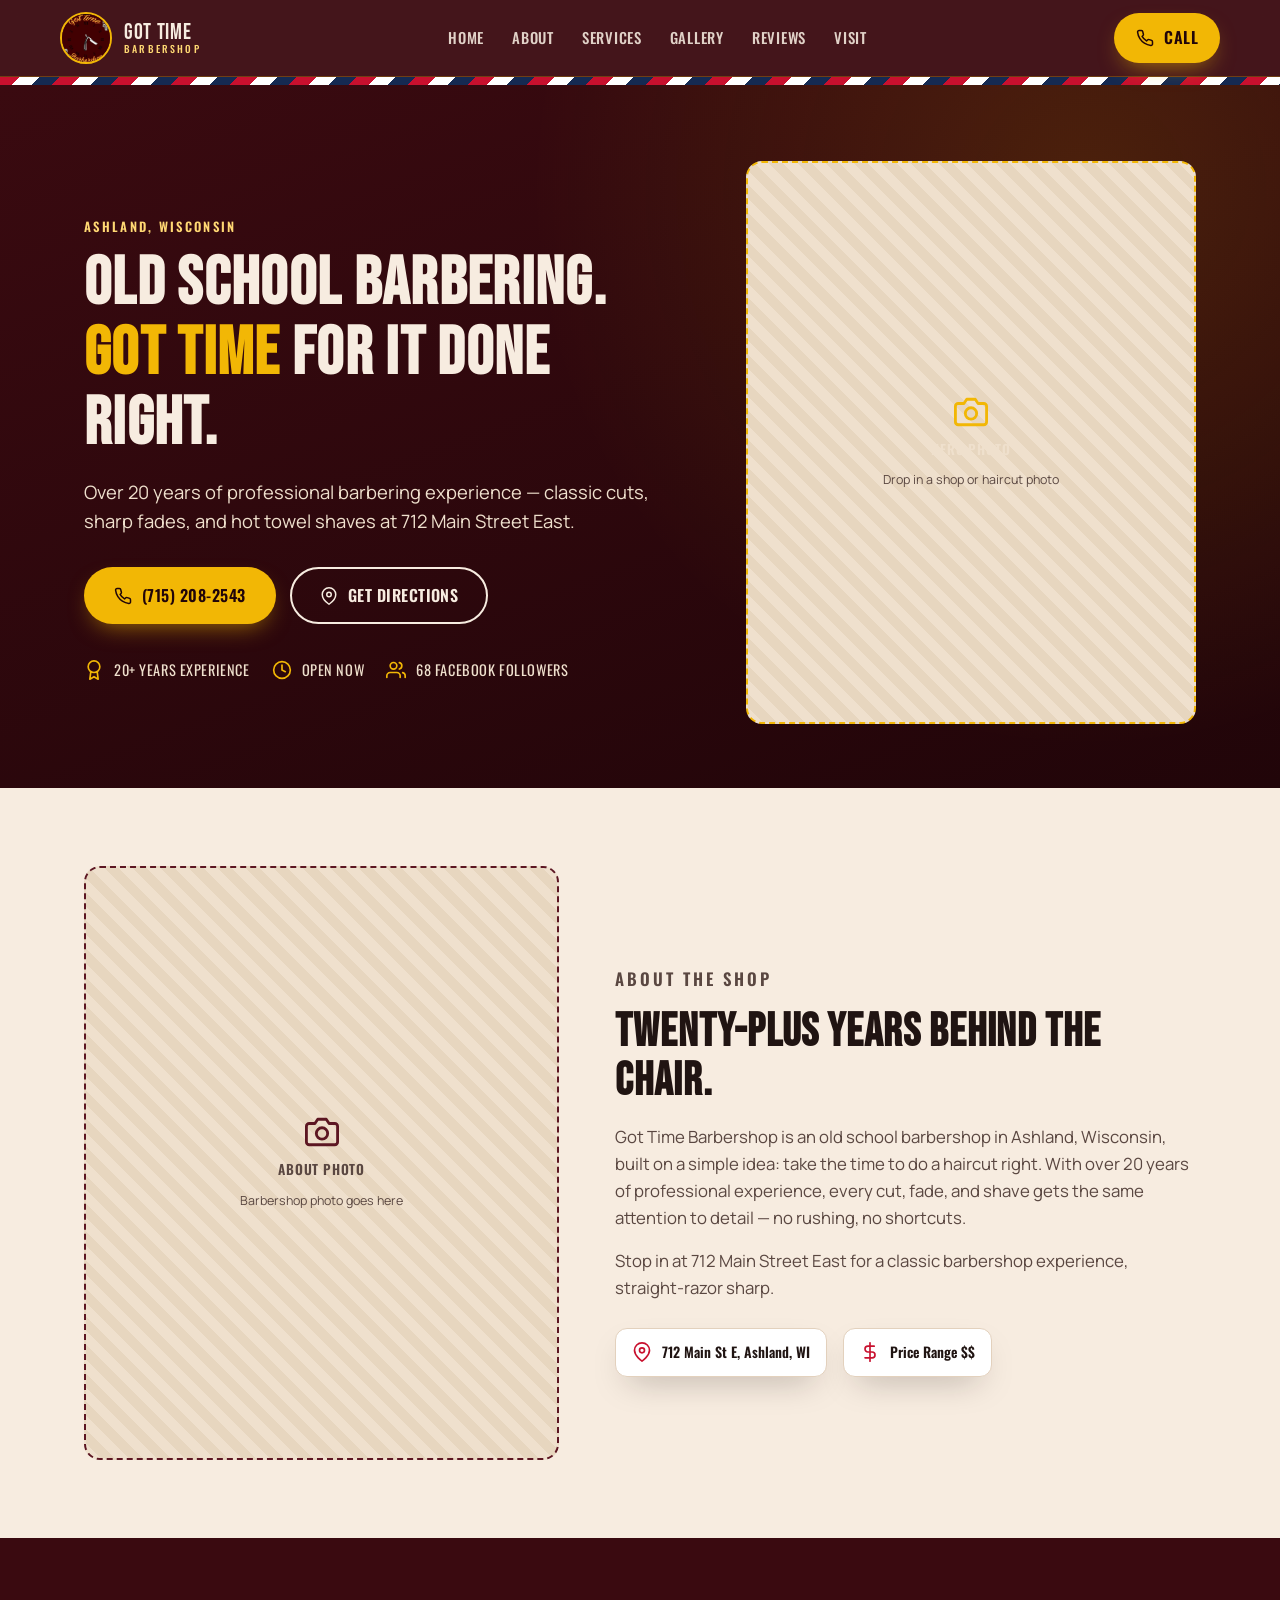
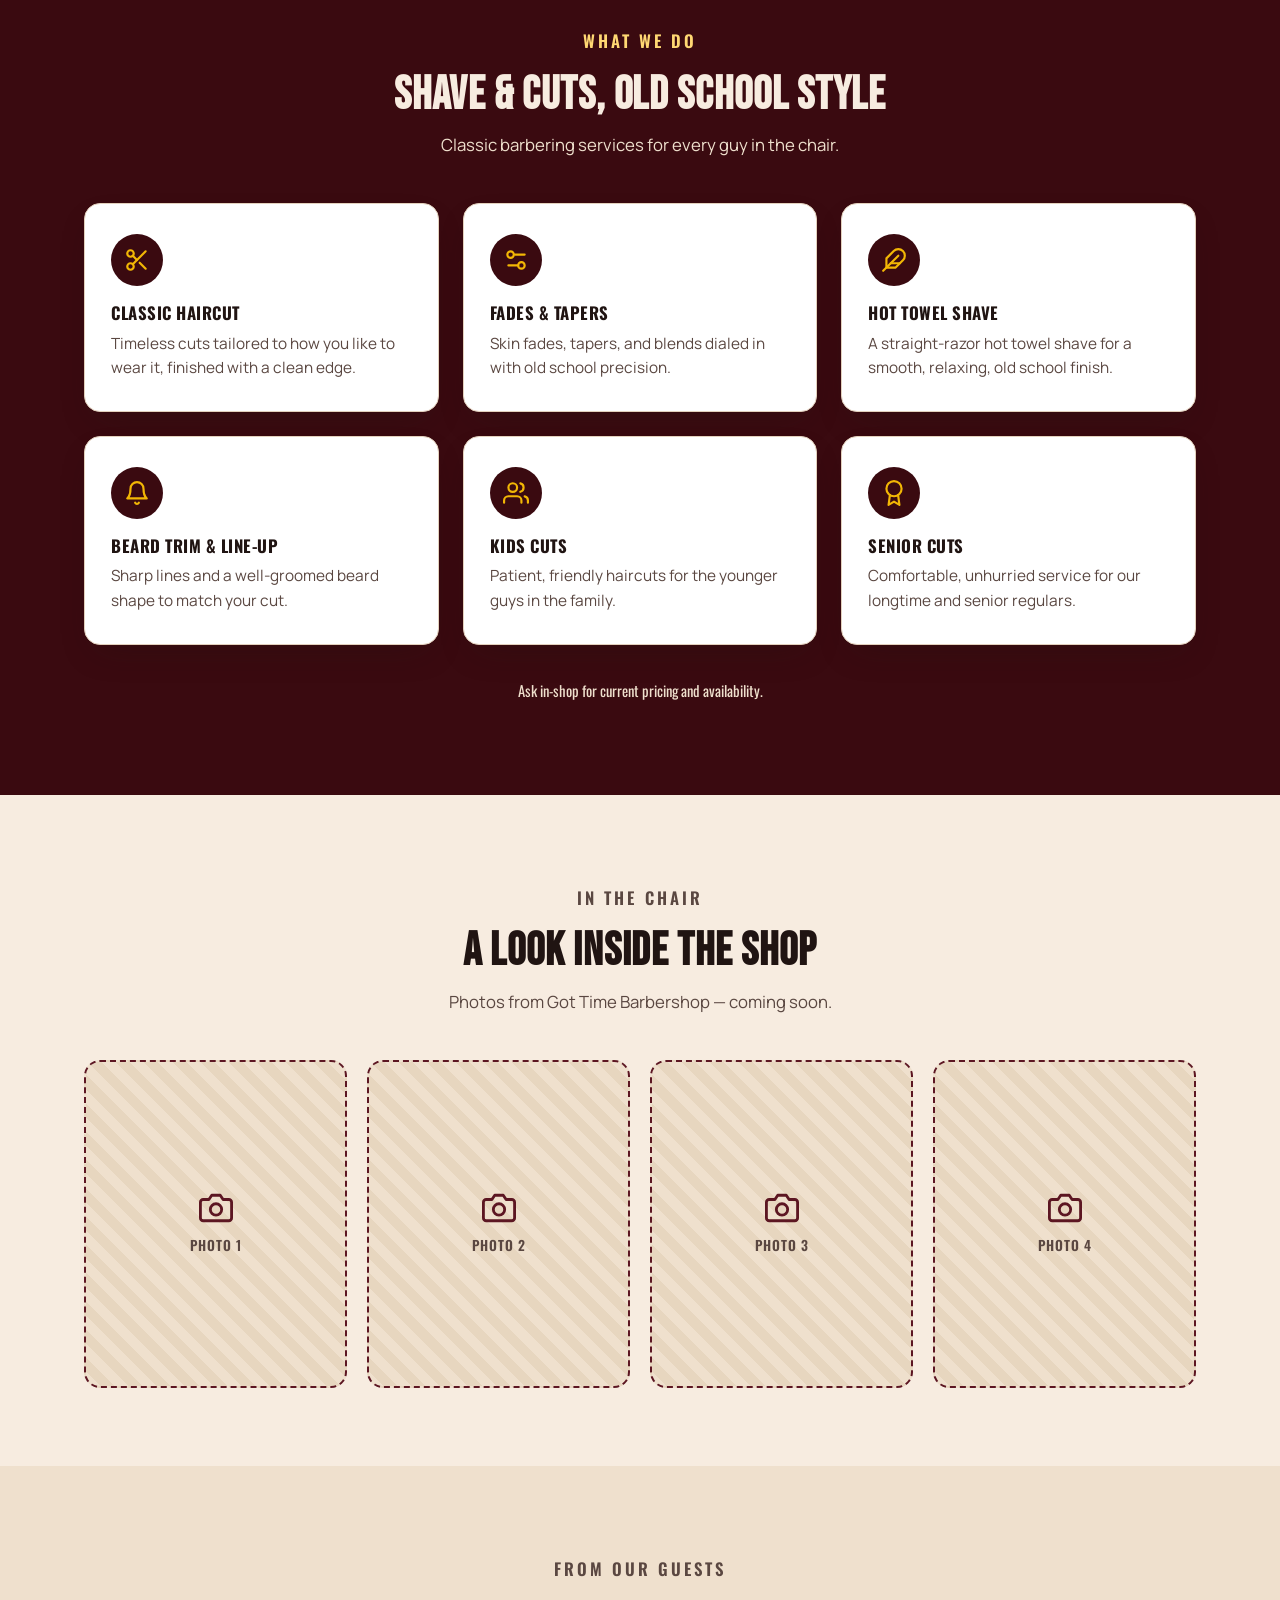
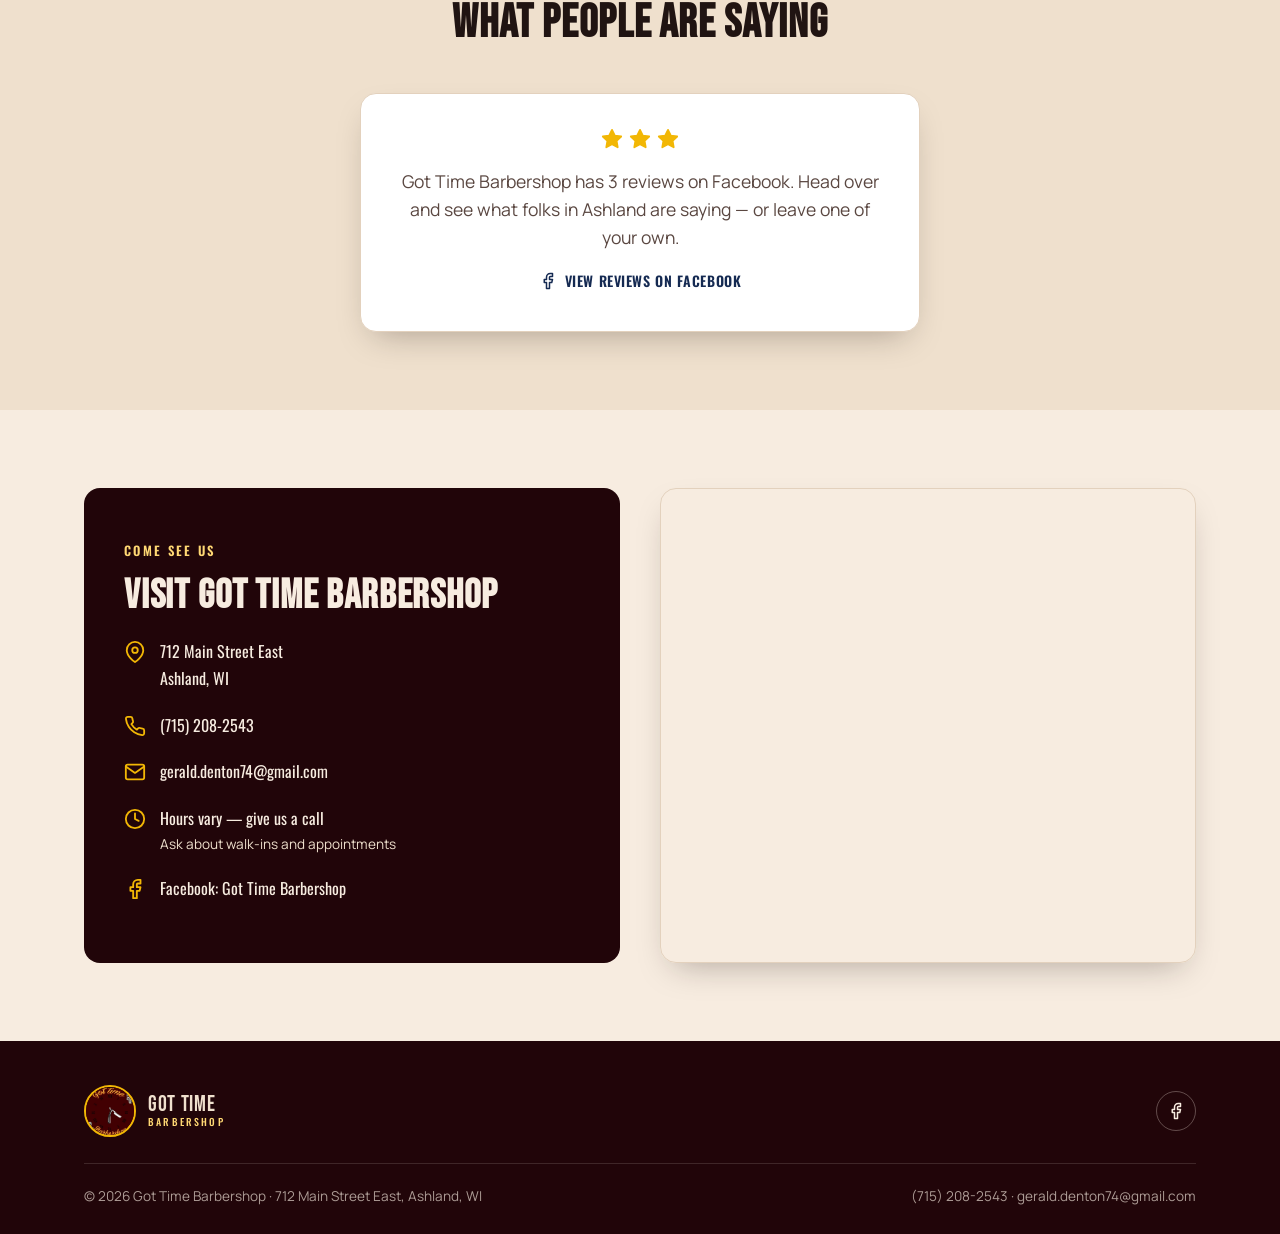
==== commit 5578b00f: "Add real Got Time Barbershop logo as site brand mark Use the shop's actual logo in the header and fo" ====
--- a/got-time-barbershop/index.html
+++ b/got-time-barbershop/index.html
@@ -283,11 +283,7 @@
 <header>
   <div class="wrap nav">
     <a href="#home" class="brand">
-      <!-- IMAGE SLOT: logo — replace this div with
-           <img class="brand-mark" src="images/logo.jpg" alt="Got Time Barbershop logo" style="border-radius:50%;object-fit:cover;"> -->
-      <span class="brand-mark" aria-hidden="true">
-        <svg class="icon" viewBox="0 0 24 24"><circle cx="12" cy="12" r="10"></circle><polyline points="12 6 12 12 16 14"></polyline></svg>
-      </span>
+      <img class="brand-mark" src="images/logo.jpg" alt="Got Time Barbershop logo" style="border-radius:50%;object-fit:cover;" />
       <span class="brand-name">GOT TIME<span>Barbershop</span></span>
     </a>
     <nav class="links" id="navLinks">
@@ -544,9 +540,7 @@
   <div class="wrap">
     <div class="foot-grid">
       <div class="foot-brand">
-        <span class="brand-mark" aria-hidden="true">
-          <svg class="icon" viewBox="0 0 24 24"><circle cx="12" cy="12" r="10"></circle><polyline points="12 6 12 12 16 14"></polyline></svg>
-        </span>
+        <img class="brand-mark" src="images/logo.jpg" alt="Got Time Barbershop logo" style="border-radius:50%;object-fit:cover;" />
         <span class="brand-name">GOT TIME<span>Barbershop</span></span>
       </div>
       <a class="foot-social" href="https://www.facebook.com/profile.php?id=61567959867053" target="_blank" rel="noopener" aria-label="Got Time Barbershop on Facebook">
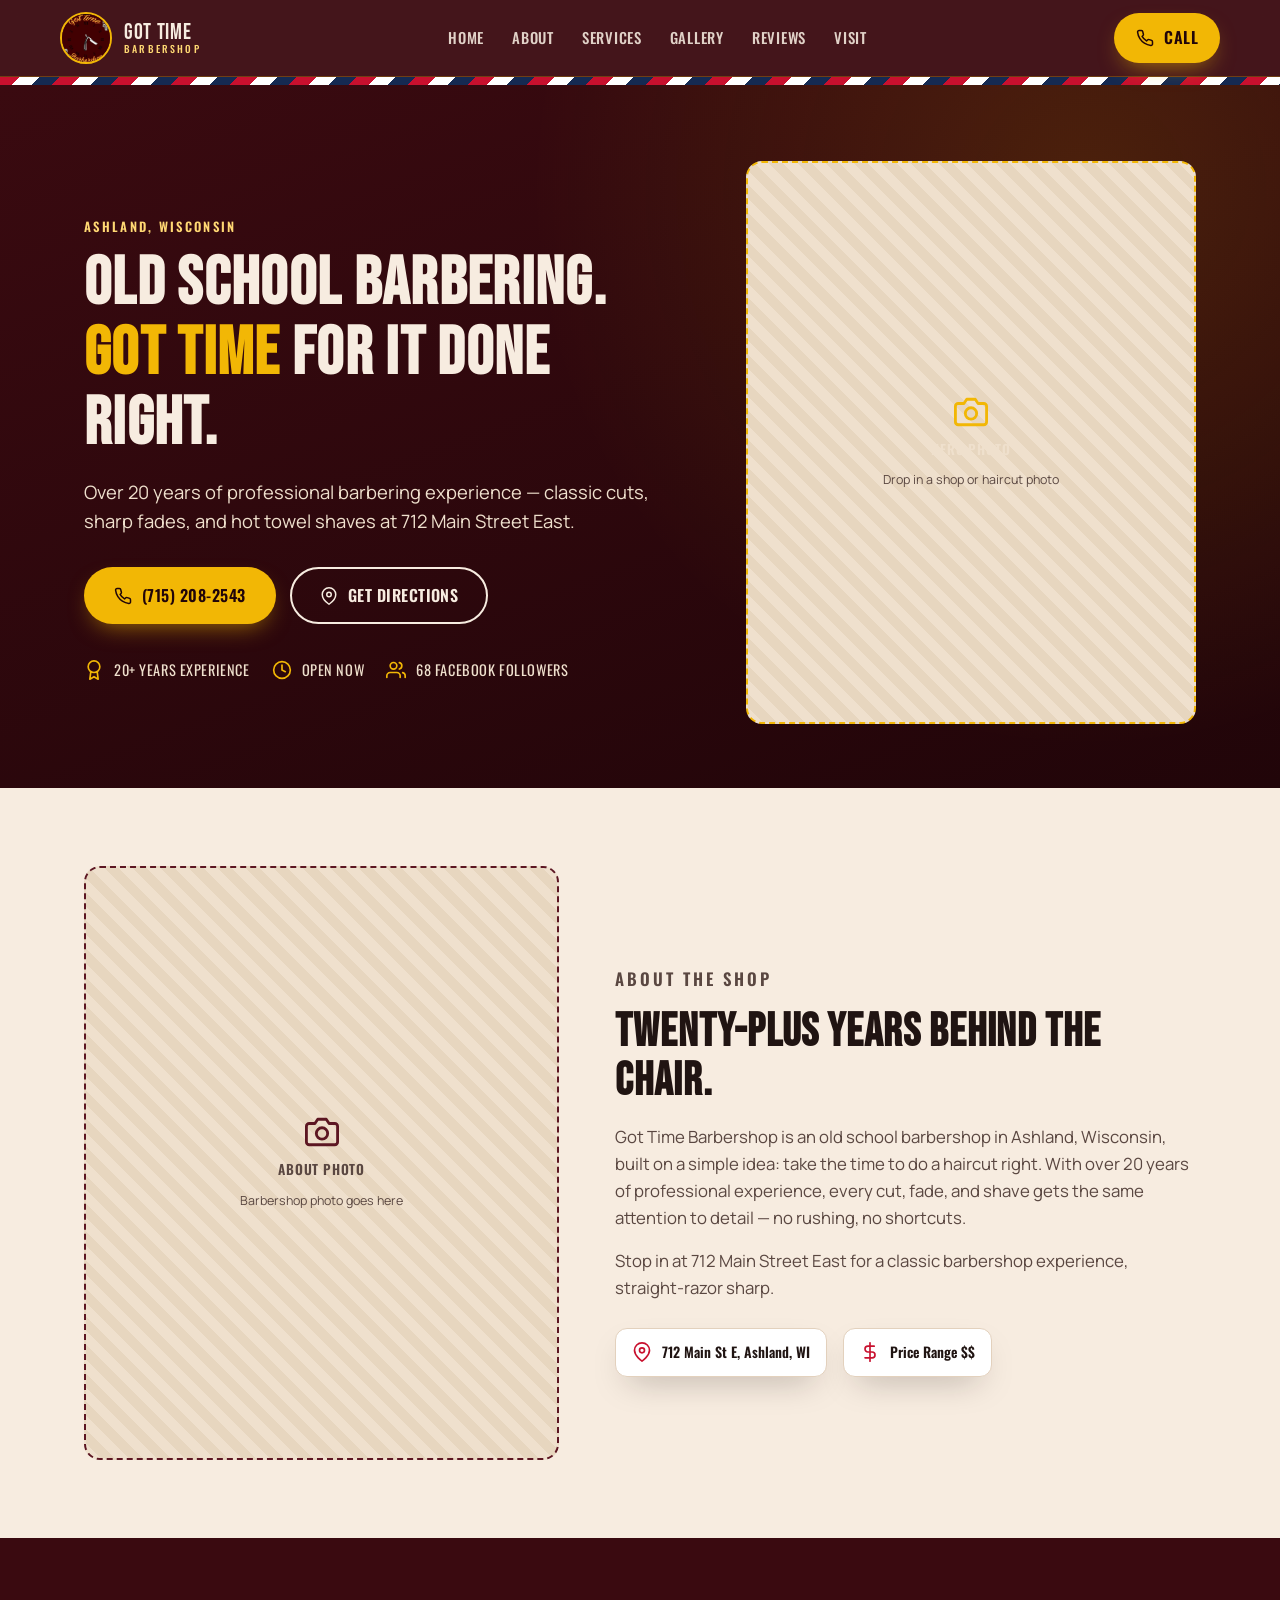
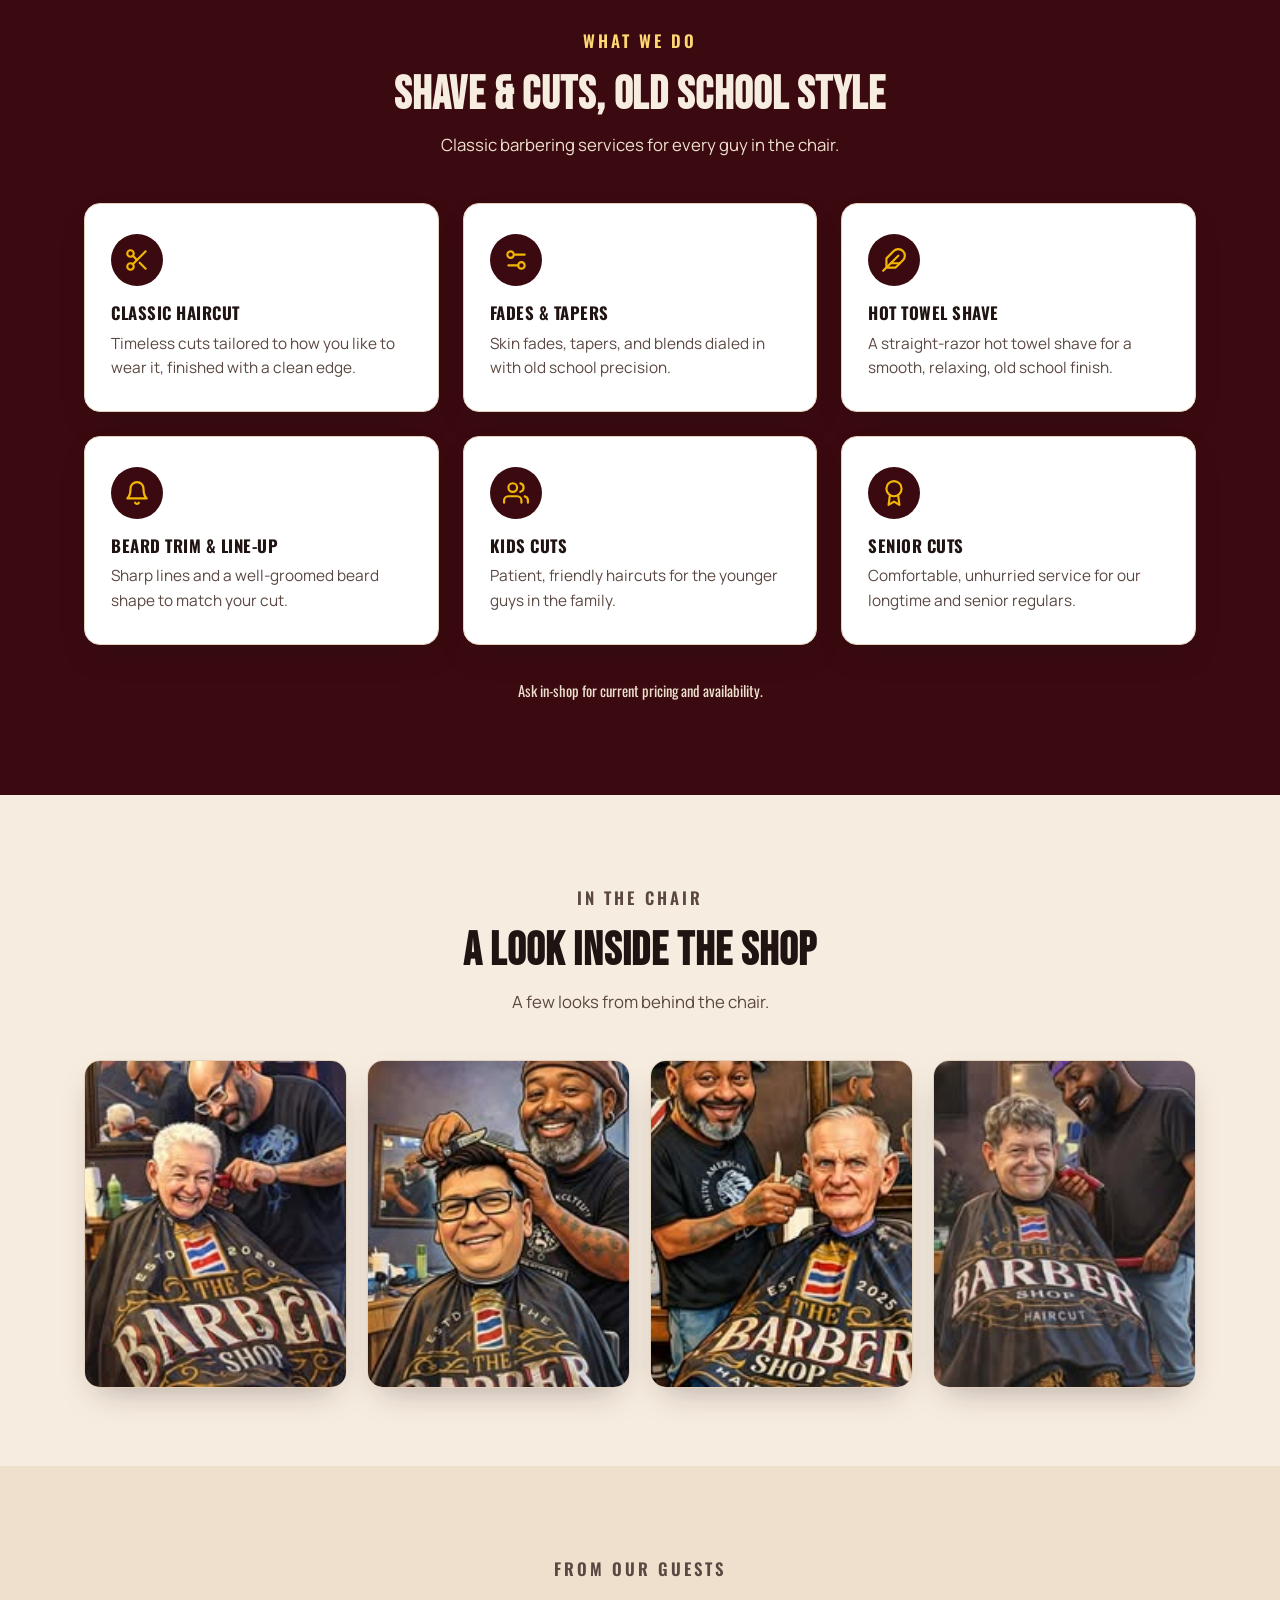
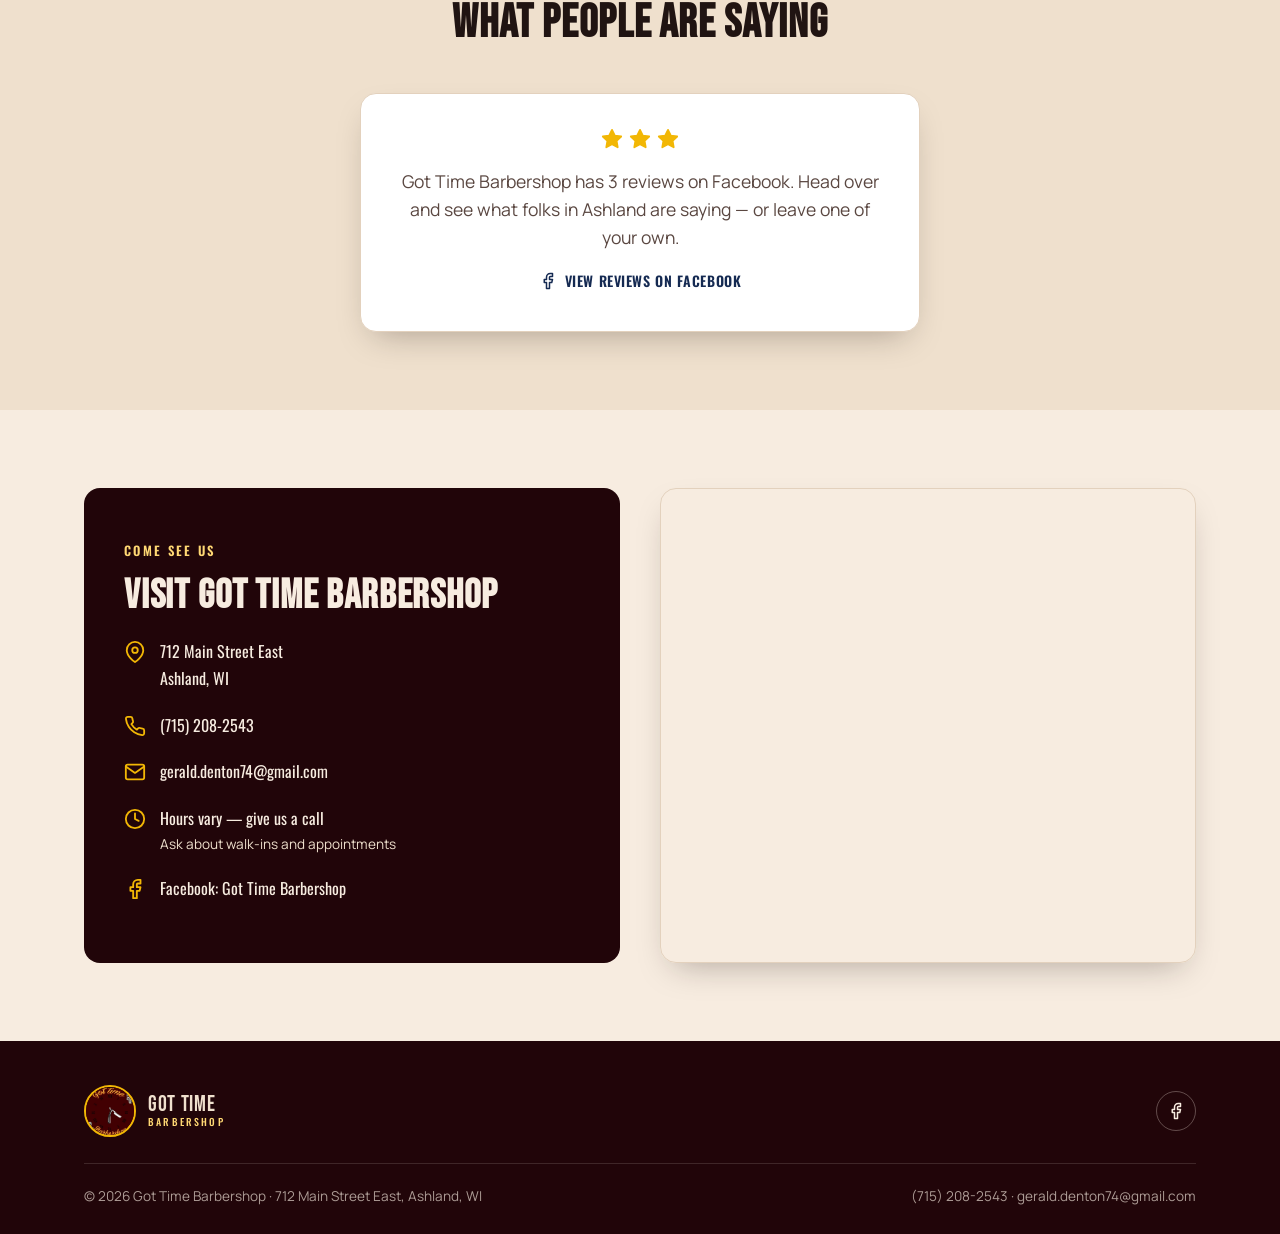
==== commit 098077f4: "Fill gallery section with the 4 barbershop photos Hero and about photo slots stay as placeholders pe" ====
--- a/got-time-barbershop/index.html
+++ b/got-time-barbershop/index.html
@@ -209,6 +209,11 @@
 
   /* ---------- Gallery ---------- */
   .gallery-grid{display:grid;grid-template-columns:repeat(4,1fr);gap:20px;}
+  .gallery-photo{
+    width:100%;aspect-ratio:4/5;object-fit:cover;
+    border-radius:var(--radius);box-shadow:var(--shadow);
+    border:1px solid var(--line);
+  }
 
   /* ---------- Reviews ---------- */
   .review-card{
@@ -444,29 +449,13 @@
     <div class="section-head">
       <p class="eyebrow">In the chair</p>
       <h2>A look inside the shop</h2>
-      <p>Photos from Got Time Barbershop — coming soon.</p>
+      <p>A few looks from behind the chair.</p>
     </div>
     <div class="gallery-grid">
-      <!-- IMAGE SLOT: gallery photo 1 — replace with <img src="images/barbershop-1.jpg" alt="Got Time Barbershop photo 1"> -->
-      <div class="img-slot portrait">
-        <svg class="icon" viewBox="0 0 24 24"><path d="M23 19a2 2 0 0 1-2 2H3a2 2 0 0 1-2-2V8a2 2 0 0 1 2-2h4l2-3h6l2 3h4a2 2 0 0 1 2 2z"></path><circle cx="12" cy="13" r="4"></circle></svg>
-        <span class="slot-label">Photo 1</span>
-      </div>
-      <!-- IMAGE SLOT: gallery photo 2 — replace with <img src="images/barbershop-2.jpg" alt="Got Time Barbershop photo 2"> -->
-      <div class="img-slot portrait">
-        <svg class="icon" viewBox="0 0 24 24"><path d="M23 19a2 2 0 0 1-2 2H3a2 2 0 0 1-2-2V8a2 2 0 0 1 2-2h4l2-3h6l2 3h4a2 2 0 0 1 2 2z"></path><circle cx="12" cy="13" r="4"></circle></svg>
-        <span class="slot-label">Photo 2</span>
-      </div>
-      <!-- IMAGE SLOT: gallery photo 3 — replace with <img src="images/barbershop-3.jpg" alt="Got Time Barbershop photo 3"> -->
-      <div class="img-slot portrait">
-        <svg class="icon" viewBox="0 0 24 24"><path d="M23 19a2 2 0 0 1-2 2H3a2 2 0 0 1-2-2V8a2 2 0 0 1 2-2h4l2-3h6l2 3h4a2 2 0 0 1 2 2z"></path><circle cx="12" cy="13" r="4"></circle></svg>
-        <span class="slot-label">Photo 3</span>
-      </div>
-      <!-- IMAGE SLOT: gallery photo 4 — replace with <img src="images/barbershop-4.jpg" alt="Got Time Barbershop photo 4"> -->
-      <div class="img-slot portrait">
-        <svg class="icon" viewBox="0 0 24 24"><path d="M23 19a2 2 0 0 1-2 2H3a2 2 0 0 1-2-2V8a2 2 0 0 1 2-2h4l2-3h6l2 3h4a2 2 0 0 1 2 2z"></path><circle cx="12" cy="13" r="4"></circle></svg>
-        <span class="slot-label">Photo 4</span>
-      </div>
+      <img class="gallery-photo" src="images/gallery-1.jpg" alt="Got Time Barbershop photo 1" />
+      <img class="gallery-photo" src="images/gallery-2.jpg" alt="Got Time Barbershop photo 2" />
+      <img class="gallery-photo" src="images/gallery-3.jpg" alt="Got Time Barbershop photo 3" />
+      <img class="gallery-photo" src="images/gallery-4.jpg" alt="Got Time Barbershop photo 4" />
     </div>
   </div>
 </section>
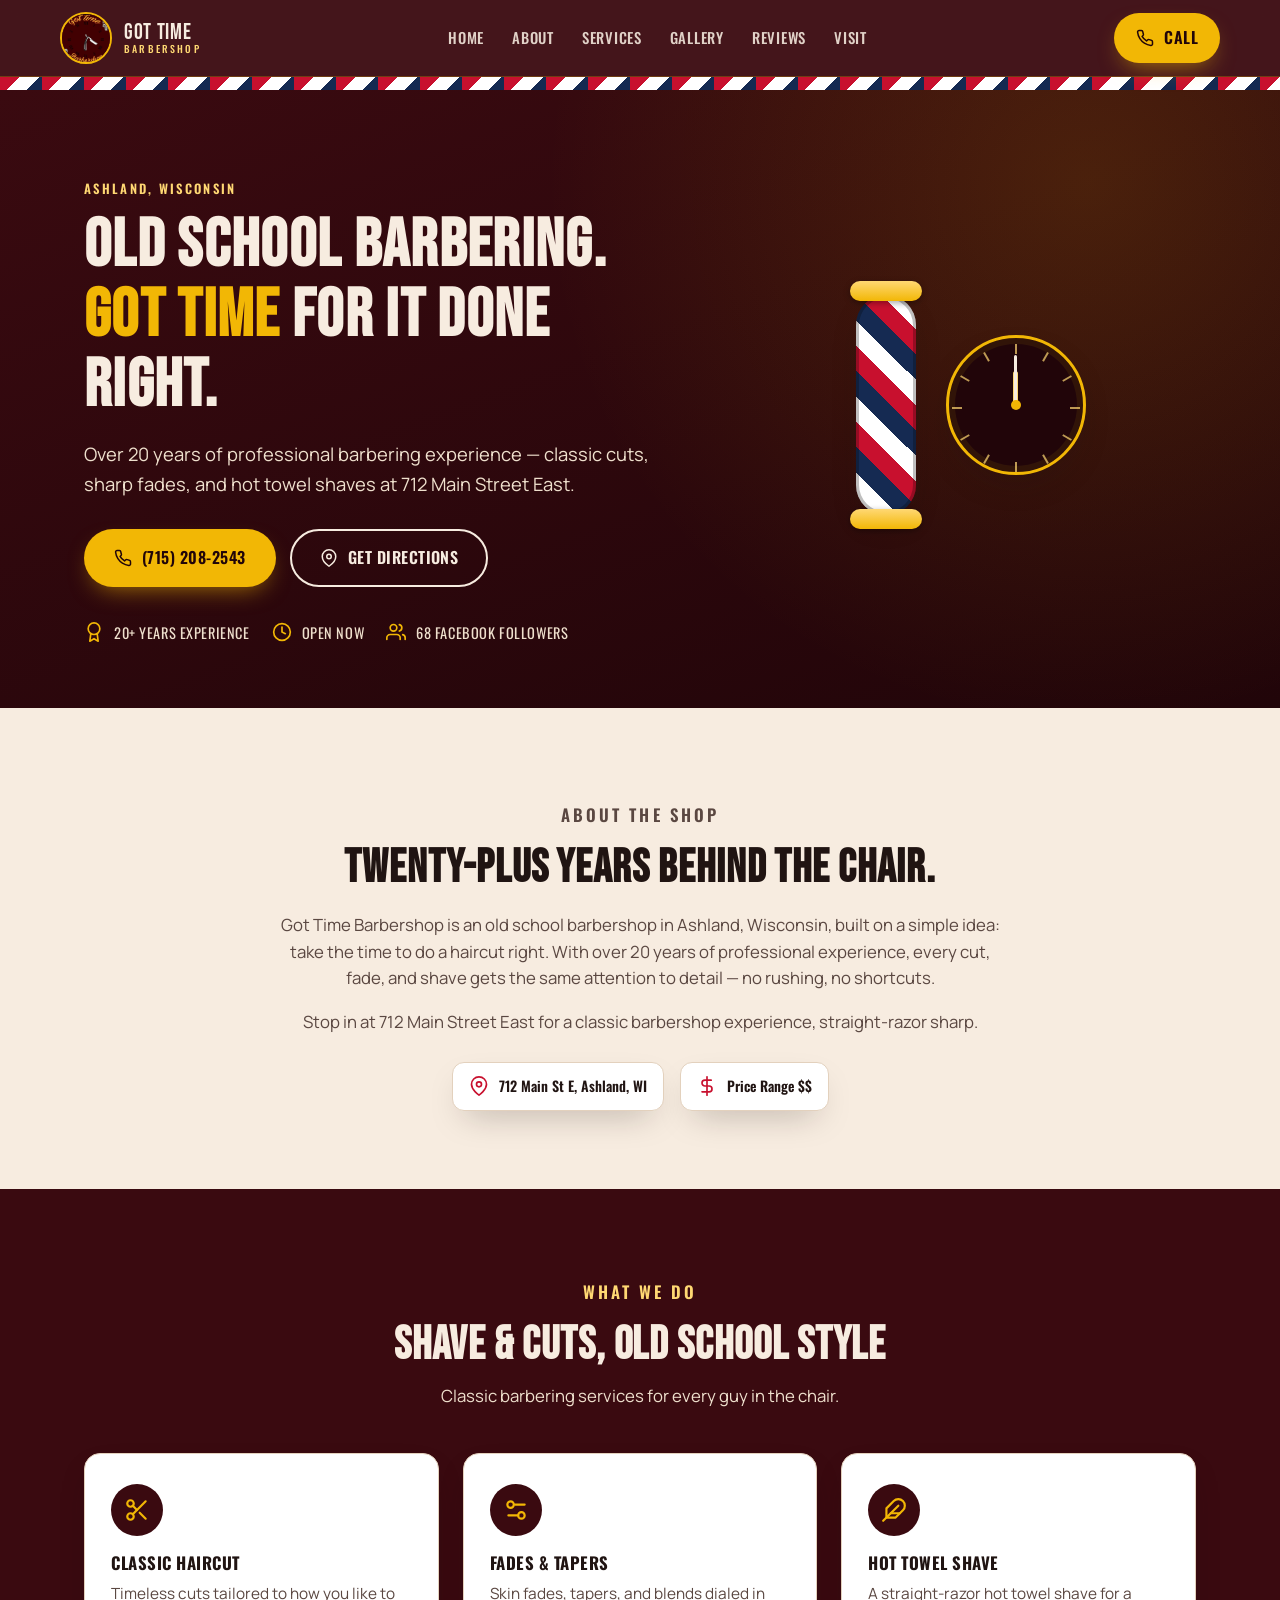
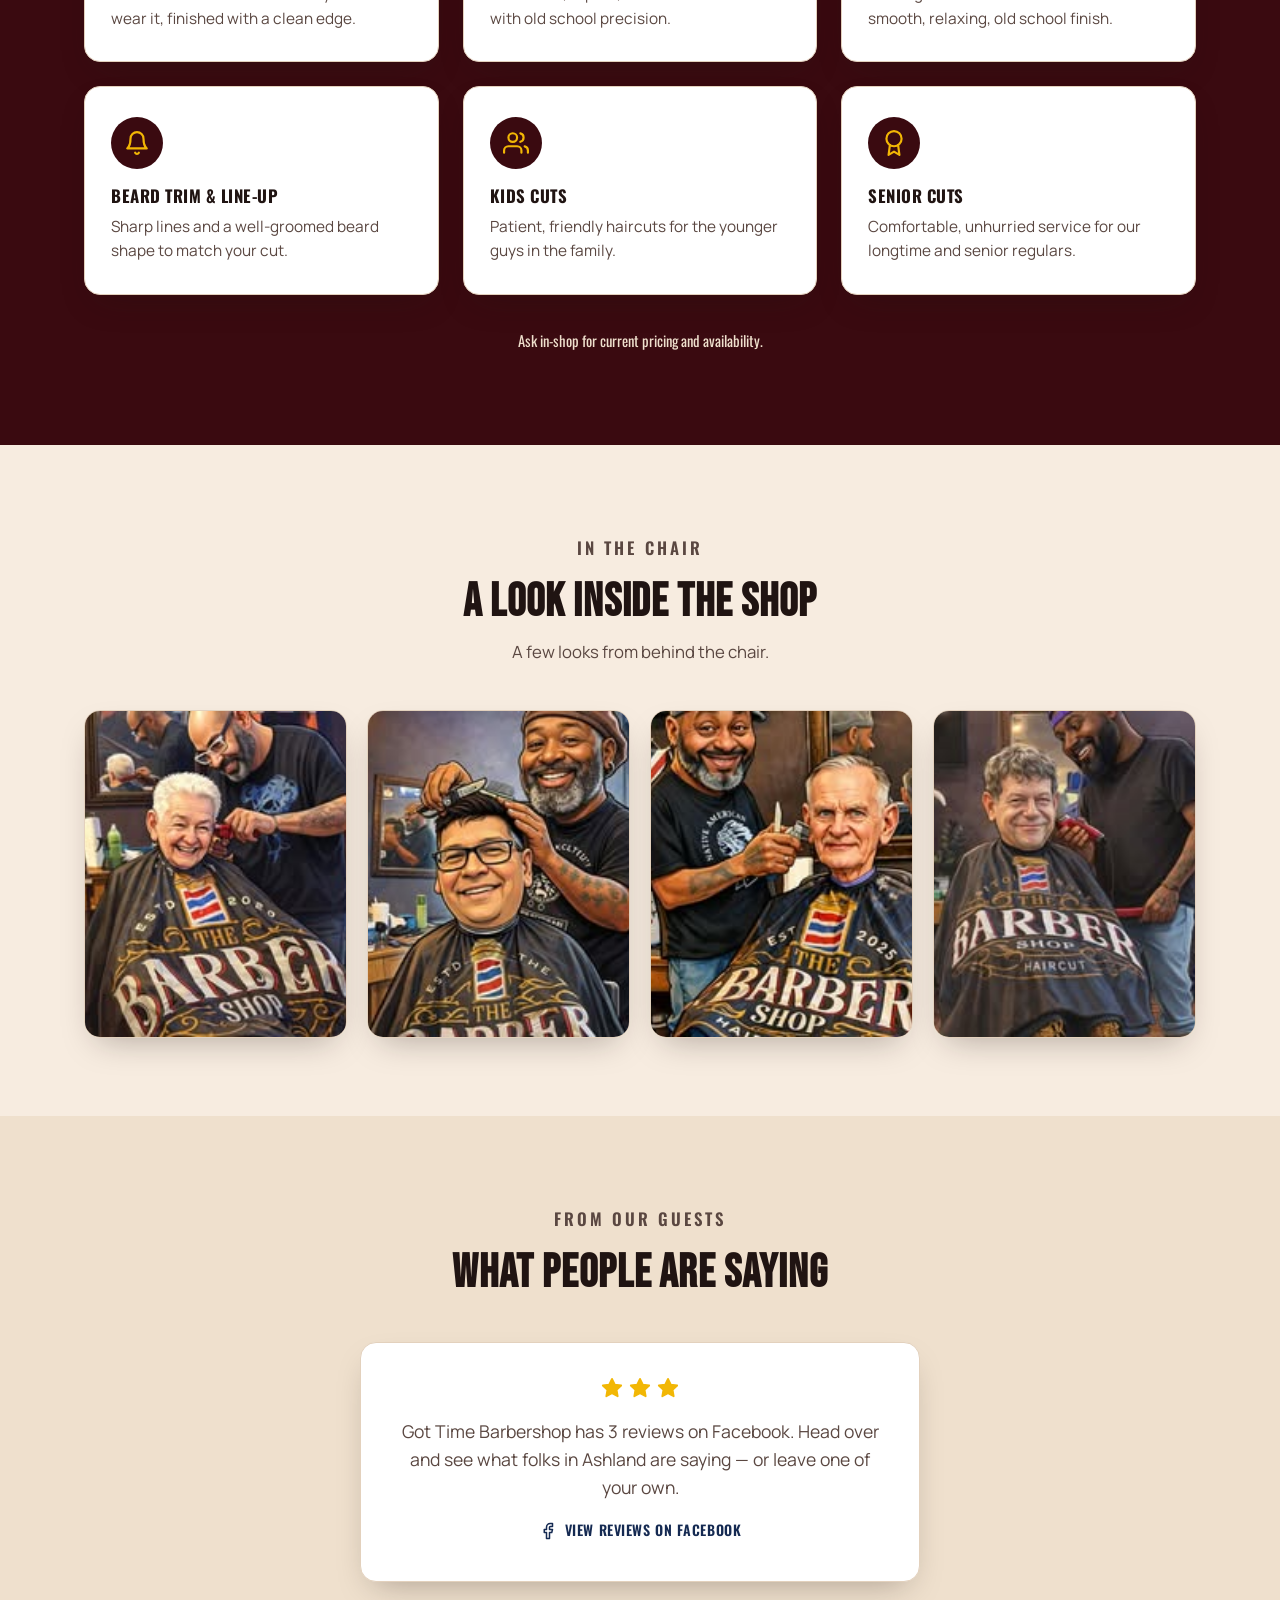
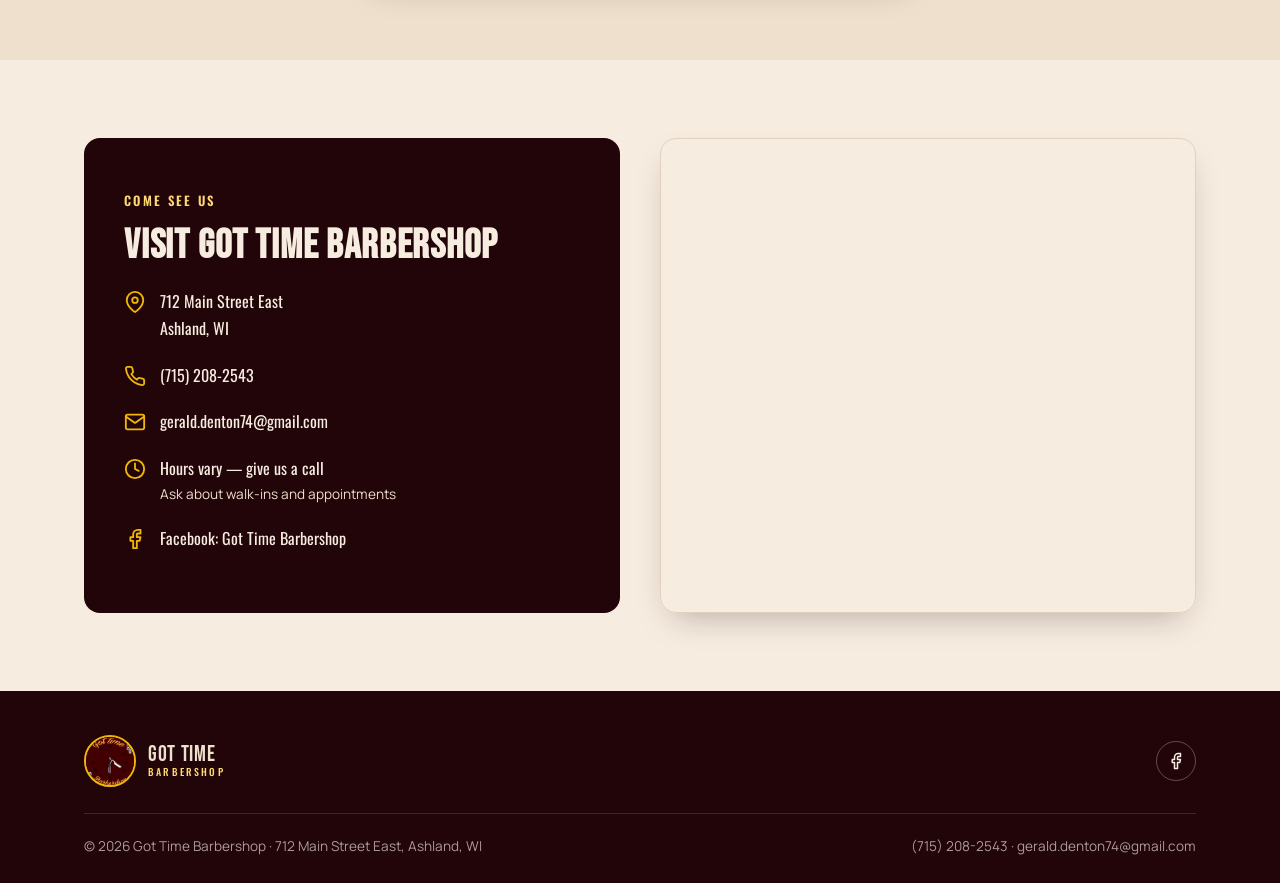
==== commit 570cb50d: "Remove hero/about photo boxes, make site highly animated Replaced the hero and about placeholder pho" ====
--- a/got-time-barbershop/index.html
+++ b/got-time-barbershop/index.html
@@ -8,6 +8,7 @@
 <link rel="preconnect" href="https://fonts.googleapis.com">
 <link rel="preconnect" href="https://fonts.gstatic.com" crossorigin>
 <link href="https://fonts.googleapis.com/css2?family=Bebas+Neue&family=Oswald:wght@400;500;600;700&family=Manrope:wght@400;500;600;700;800&display=swap" rel="stylesheet">
+<noscript><style>.reveal,.reveal-stagger>*{opacity:1 !important;transform:none !important;}.stars .icon{opacity:1 !important;transform:none !important;}</style></noscript>
 <style>
   :root{
     --maroon:#3a0a10;
@@ -71,34 +72,17 @@
 
   /* ---------- Barber stripe accent ---------- */
   .stripe{
-    height:8px;
-    background:repeating-linear-gradient(135deg,
-      var(--red) 0 14px,
-      var(--white) 14px 28px,
-      var(--navy) 28px 42px);
-  }
+    height:13px;
+    background-image:linear-gradient(135deg,
+      var(--red) 0 14px, var(--white) 14px 28px, var(--navy) 28px 42px);
+    background-size:42px 42px;
+    animation:stripe-move 1.6s linear infinite;
+    box-shadow:0 2px 6px rgba(0,0,0,0.2);
+  }
+  @keyframes stripe-move{ from{background-position:42px 0;} to{background-position:0 0;} }
 
   /* ---------- Icons ---------- */
   .icon{width:26px;height:26px;stroke:currentColor;fill:none;stroke-width:2;stroke-linecap:round;stroke-linejoin:round;flex-shrink:0;}
-
-  /* ---------- Image placeholders ---------- */
-  .img-slot{
-    position:relative;
-    display:flex;flex-direction:column;align-items:center;justify-content:center;gap:10px;
-    background:repeating-linear-gradient(45deg, var(--cream-2), var(--cream-2) 10px, #e7d6bf 10px, #e7d6bf 20px);
-    border:2px dashed var(--maroon-light);
-    border-radius:var(--radius);
-    color:var(--ink-soft);
-    text-align:center;
-    padding:20px;
-    overflow:hidden;
-  }
-  .img-slot .icon{width:34px;height:34px;color:var(--maroon-light);}
-  .img-slot .slot-label{font-family:'Oswald',sans-serif;font-weight:600;text-transform:uppercase;letter-spacing:0.06em;font-size:0.85rem;}
-  .img-slot .slot-sub{font-size:0.78rem;color:var(--ink-soft);}
-  .img-slot.square{aspect-ratio:1/1;}
-  .img-slot.portrait{aspect-ratio:4/5;}
-  .img-slot.wide{aspect-ratio:16/10;}
 
   /* ---------- Header ---------- */
   header{
@@ -164,7 +148,64 @@
   .hero-ctas{display:flex;flex-wrap:wrap;gap:14px;margin-bottom:34px;}
   .hero-stats{display:flex;flex-wrap:wrap;gap:22px;}
   .hero-stat{display:flex;align-items:center;gap:10px;font-family:'Oswald',sans-serif;font-size:0.9rem;text-transform:uppercase;letter-spacing:0.04em;color:var(--cream-2);}
-  .hero-stat .icon{width:20px;height:20px;color:var(--gold);}
+  .hero-stat .icon{width:20px;height:20px;color:var(--gold);animation:icon-pulse 2.4s ease-in-out infinite;}
+  .hero-stat:nth-child(2) .icon{animation-delay:.3s;}
+  .hero-stat:nth-child(3) .icon{animation-delay:.6s;}
+  @keyframes icon-pulse{ 0%,100%{transform:scale(1);} 50%{transform:scale(1.18);} }
+
+  /* Hero entrance animation */
+  @keyframes fade-up{ from{opacity:0;transform:translateY(26px);} to{opacity:1;transform:translateY(0);} }
+  @keyframes fade-in{ from{opacity:0;} to{opacity:1;} }
+  .hero-grid > div:first-child > *{opacity:0;animation:fade-up .7s ease forwards;}
+  .hero-grid .eyebrow{animation-delay:.05s;}
+  .hero-grid h1{animation-delay:.18s;}
+  .hero-grid p.lede{animation-delay:.34s;}
+  .hero-grid .hero-ctas{animation-delay:.48s;}
+  .hero-grid .hero-stats{animation-delay:.62s;}
+
+  /* Decorative rig: barber pole + ticking clock, replaces the old hero photo slot */
+  .hero-rig{
+    display:flex;align-items:center;justify-content:center;gap:30px;
+    opacity:0;animation:fade-in 1s ease .5s forwards;
+  }
+  .barber-pole{
+    position:relative;
+    width:60px;height:220px;border-radius:30px;
+    background-image:repeating-linear-gradient(45deg,
+      var(--red) 0 18px, var(--white) 18px 36px, var(--navy) 36px 54px);
+    background-size:76px 76px;
+    box-shadow:inset 0 0 0 3px rgba(0,0,0,0.25), var(--shadow);
+    animation:pole-spin 1.6s linear infinite, float-y 4s ease-in-out infinite;
+  }
+  .barber-pole::before,.barber-pole::after{
+    content:"";position:absolute;left:-6px;right:-6px;height:20px;
+    background:linear-gradient(180deg, var(--gold-soft), var(--gold));
+    border-radius:10px;box-shadow:0 2px 6px rgba(0,0,0,0.35);
+  }
+  .barber-pole::before{top:-14px;}
+  .barber-pole::after{bottom:-14px;}
+  @keyframes pole-spin{ from{background-position:0 0;} to{background-position:0 76px;} }
+  @keyframes float-y{ 0%,100%{transform:translateY(0);} 50%{transform:translateY(-8px);} }
+
+  .clock-rig{position:relative;width:140px;height:140px;flex-shrink:0;animation:float-y 4s ease-in-out infinite .3s;}
+  .clock-face{
+    width:100%;height:100%;border-radius:50%;
+    background:var(--maroon-dark);
+    border:3px solid var(--gold);
+    box-shadow:var(--shadow), inset 0 0 0 6px rgba(242,183,5,0.08);
+    position:relative;
+  }
+  .clock-face .tick{
+    position:absolute;left:50%;top:6px;width:2px;height:10px;margin-left:-1px;
+    background:var(--gold-soft);opacity:0.7;
+    transform-origin:1px 64px;
+  }
+  .clock-hub{position:absolute;left:50%;top:50%;width:10px;height:10px;margin:-5px;border-radius:50%;background:var(--gold);z-index:2;}
+  .hand{position:absolute;left:50%;bottom:50%;transform-origin:50% 100%;background:var(--gold-soft);border-radius:3px;}
+  .hand-hour{width:5px;height:34px;margin-left:-2.5px;animation:rotate360 90s linear infinite;}
+  .hand-minute{width:3px;height:50px;margin-left:-1.5px;background:var(--cream);animation:rotate360-steps 6s steps(60,end) infinite;}
+  @keyframes rotate360{ to{ transform:rotate(360deg); } }
+  @keyframes rotate360-steps{ to{ transform:rotate(360deg); } }
 
   /* ---------- Section shells ---------- */
   section{padding:78px 0;}
@@ -175,17 +216,19 @@
   .band-maroon .ink-soft{color:var(--cream-2);}
 
   /* ---------- About ---------- */
-  .about-grid{display:grid;grid-template-columns:0.9fr 1.1fr;gap:56px;align-items:center;}
-  .about-grid h2{font-size:clamp(2.1rem,3.6vw,2.9rem);margin:8px 0 18px;}
-  .about-grid p{color:var(--ink-soft);margin-bottom:16px;font-size:1.05rem;}
-  .about-badges{display:flex;gap:16px;margin-top:26px;flex-wrap:wrap;}
+  .about-content{max-width:720px;margin:0 auto;text-align:center;}
+  .about-content h2{font-size:clamp(2.1rem,3.6vw,2.9rem);margin:8px 0 18px;}
+  .about-content p{color:var(--ink-soft);margin-bottom:16px;font-size:1.05rem;}
+  .about-badges{display:flex;gap:16px;margin-top:26px;flex-wrap:wrap;justify-content:center;}
   .badge{
     display:flex;align-items:center;gap:10px;
     background:var(--white);border:1px solid var(--line);
     border-radius:12px;padding:12px 16px;
     font-family:'Oswald',sans-serif;font-size:0.88rem;font-weight:600;
     box-shadow:var(--shadow);
-  }
+    transition:transform .2s ease;
+  }
+  .badge:hover{transform:translateY(-3px) scale(1.03);}
   .badge .icon{width:20px;height:20px;color:var(--red);}
 
   /* ---------- Services ---------- */
@@ -195,25 +238,28 @@
     border-radius:var(--radius);padding:30px 26px;
     box-shadow:var(--shadow);
     color:var(--ink);
-    transition:transform .18s ease, box-shadow .18s ease;
-  }
-  .service-card:hover{transform:translateY(-4px);}
+    transition:transform .25s ease, box-shadow .25s ease;
+  }
+  .service-card:hover{transform:translateY(-6px);box-shadow:0 20px 34px -14px rgba(0,0,0,0.4);}
   .service-icon{
     width:52px;height:52px;border-radius:50%;
     background:var(--maroon);color:var(--gold);
     display:flex;align-items:center;justify-content:center;
     margin-bottom:18px;
-  }
+    transition:transform .35s ease;
+  }
+  .service-card:hover .service-icon{transform:scale(1.12) rotate(-8deg);}
   .service-card h3{font-family:'Oswald',sans-serif;text-transform:uppercase;letter-spacing:0.03em;font-size:1.05rem;font-weight:700;margin-bottom:10px;color:var(--ink);}
   .service-card p{color:var(--ink-soft);font-size:0.96rem;margin:0;}
 
   /* ---------- Gallery ---------- */
   .gallery-grid{display:grid;grid-template-columns:repeat(4,1fr);gap:20px;}
+  .gallery-frame{border-radius:var(--radius);box-shadow:var(--shadow);border:1px solid var(--line);overflow:hidden;}
   .gallery-photo{
-    width:100%;aspect-ratio:4/5;object-fit:cover;
-    border-radius:var(--radius);box-shadow:var(--shadow);
-    border:1px solid var(--line);
-  }
+    width:100%;aspect-ratio:4/5;object-fit:cover;display:block;
+    transition:transform .5s ease;
+  }
+  .gallery-frame:hover .gallery-photo{transform:scale(1.08);}
 
   /* ---------- Reviews ---------- */
   .review-card{
@@ -222,7 +268,12 @@
     max-width:560px;margin:0 auto;text-align:center;
   }
   .stars{display:flex;justify-content:center;gap:6px;margin-bottom:16px;color:var(--gold);}
-  .stars .icon{width:22px;height:22px;fill:var(--gold);stroke:var(--gold);}
+  .stars .icon{width:22px;height:22px;fill:var(--gold);stroke:var(--gold);opacity:0;transform:scale(0.3) rotate(-25deg);}
+  .review-card.in-view .stars .icon{animation:star-pop .5s ease forwards;}
+  .review-card.in-view .stars .icon:nth-child(1){animation-delay:.15s;}
+  .review-card.in-view .stars .icon:nth-child(2){animation-delay:.28s;}
+  .review-card.in-view .stars .icon:nth-child(3){animation-delay:.41s;}
+  @keyframes star-pop{ to{opacity:1;transform:scale(1) rotate(0);} }
   .review-card p.lead{font-size:1.1rem;color:var(--ink-soft);margin-bottom:18px;}
   .review-card .fb-link{
     display:inline-flex;align-items:center;gap:8px;
@@ -256,6 +307,18 @@
   }
   .foot-social:hover{background:var(--gold);border-color:var(--gold);color:var(--maroon-dark);}
   .foot-bottom{display:flex;justify-content:space-between;flex-wrap:wrap;gap:10px;padding-top:22px;font-size:0.85rem;color:rgba(247,236,224,0.65);}
+
+  /* ---------- Scroll reveal ---------- */
+  .reveal{opacity:0;transform:translateY(28px);transition:opacity .7s cubic-bezier(.16,.84,.44,1), transform .7s cubic-bezier(.16,.84,.44,1);}
+  .reveal.in-view{opacity:1;transform:translateY(0);}
+  .reveal-stagger > *{opacity:0;transform:translateY(24px);transition:opacity .6s ease, transform .6s ease;}
+  .reveal-stagger.in-view > *{opacity:1;transform:translateY(0);}
+  .reveal-stagger.in-view > *:nth-child(1){transition-delay:.05s;}
+  .reveal-stagger.in-view > *:nth-child(2){transition-delay:.13s;}
+  .reveal-stagger.in-view > *:nth-child(3){transition-delay:.21s;}
+  .reveal-stagger.in-view > *:nth-child(4){transition-delay:.29s;}
+  .reveal-stagger.in-view > *:nth-child(5){transition-delay:.37s;}
+  .reveal-stagger.in-view > *:nth-child(6){transition-delay:.45s;}
 
   /* ---------- Responsive ---------- */
   @media (max-width: 880px){
@@ -272,7 +335,7 @@
     nav.links.open{transform:translateX(0);}
     .nav-toggle{display:flex;}
     .hero-grid{grid-template-columns:1fr;}
-    .about-grid{grid-template-columns:1fr;}
+    .hero-rig{margin-top:8px;}
     .services-grid{grid-template-columns:repeat(2,1fr);}
     .gallery-grid{grid-template-columns:repeat(2,1fr);}
     .visit-grid{grid-template-columns:1fr;}
@@ -280,6 +343,13 @@
   @media (max-width: 540px){
     .services-grid{grid-template-columns:1fr;}
     .hero-ctas .btn{width:100%;justify-content:center;}
+  }
+  @media (prefers-reduced-motion: reduce){
+    .stripe, .barber-pole, .clock-rig, .hand-hour, .hand-minute, .hero-stat .icon{animation:none !important;}
+    .hero-grid > div:first-child > *, .hero-rig{opacity:1;animation:none !important;transform:none !important;}
+    .reveal, .reveal-stagger > *{opacity:1;transform:none;transition:none;}
+    .stars .icon{opacity:1;transform:none;animation:none !important;}
+    html{scroll-behavior:auto;}
   }
 </style>
 </head>
@@ -345,13 +415,14 @@
         </span>
       </div>
     </div>
-    <div>
-      <!-- IMAGE SLOT: hero photo — swap for one of the 4 barbershop photos once you have them,
-           e.g. <img src="images/barbershop-1.jpg" alt="Got Time Barbershop haircut in progress" style="border-radius:16px;"> -->
-      <div class="img-slot portrait" style="background-color:rgba(247,236,224,0.06);border-color:var(--gold);color:var(--cream-2);">
-        <svg class="icon" style="color:var(--gold);" viewBox="0 0 24 24"><path d="M23 19a2 2 0 0 1-2 2H3a2 2 0 0 1-2-2V8a2 2 0 0 1 2-2h4l2-3h6l2 3h4a2 2 0 0 1 2 2z"></path><circle cx="12" cy="13" r="4"></circle></svg>
-        <span class="slot-label">Hero Photo</span>
-        <span class="slot-sub">Drop in a shop or haircut photo</span>
+    <div class="hero-rig" aria-hidden="true">
+      <div class="barber-pole"></div>
+      <div class="clock-rig">
+        <div class="clock-face" id="clockFace">
+          <div class="hand hand-hour"></div>
+          <div class="hand hand-minute"></div>
+          <div class="clock-hub"></div>
+        </div>
       </div>
     </div>
   </div>
@@ -359,14 +430,8 @@
 
 <!-- ================= ABOUT ================= -->
 <section id="about">
-  <div class="wrap about-grid">
-    <!-- IMAGE SLOT: about photo — replace with <img src="images/barbershop-2.jpg" alt="Barber at work at Got Time Barbershop"> -->
-    <div class="img-slot portrait">
-      <svg class="icon" viewBox="0 0 24 24"><path d="M23 19a2 2 0 0 1-2 2H3a2 2 0 0 1-2-2V8a2 2 0 0 1 2-2h4l2-3h6l2 3h4a2 2 0 0 1 2 2z"></path><circle cx="12" cy="13" r="4"></circle></svg>
-      <span class="slot-label">About Photo</span>
-      <span class="slot-sub">Barbershop photo goes here</span>
-    </div>
-    <div>
+  <div class="wrap">
+    <div class="about-content reveal">
       <p class="eyebrow">About the shop</p>
       <h2>Twenty-plus years behind the chair.</h2>
       <p>Got Time Barbershop is an old school barbershop in Ashland, Wisconsin, built on a simple idea: take the time to do a haircut right. With over 20 years of professional experience, every cut, fade, and shave gets the same attention to detail — no rushing, no shortcuts.</p>
@@ -388,12 +453,12 @@
 <!-- ================= SERVICES ================= -->
 <section id="services" class="band-maroon">
   <div class="wrap">
-    <div class="section-head">
+    <div class="section-head reveal">
       <p class="eyebrow" style="color:var(--gold-soft);">What we do</p>
       <h2>Shave &amp; cuts, old school style</h2>
       <p class="ink-soft">Classic barbering services for every guy in the chair.</p>
     </div>
-    <div class="services-grid">
+    <div class="services-grid reveal-stagger">
       <div class="service-card">
         <span class="service-icon">
           <svg class="icon" viewBox="0 0 24 24"><circle cx="6" cy="6" r="3"></circle><circle cx="6" cy="18" r="3"></circle><line x1="20" y1="4" x2="8.12" y2="15.88"></line><line x1="14.47" y1="14.48" x2="20" y2="20"></line><line x1="8.12" y1="8.12" x2="12" y2="12"></line></svg>
@@ -446,16 +511,16 @@
 <!-- ================= GALLERY ================= -->
 <section id="gallery">
   <div class="wrap">
-    <div class="section-head">
+    <div class="section-head reveal">
       <p class="eyebrow">In the chair</p>
       <h2>A look inside the shop</h2>
       <p>A few looks from behind the chair.</p>
     </div>
-    <div class="gallery-grid">
-      <img class="gallery-photo" src="images/gallery-1.jpg" alt="Got Time Barbershop photo 1" />
-      <img class="gallery-photo" src="images/gallery-2.jpg" alt="Got Time Barbershop photo 2" />
-      <img class="gallery-photo" src="images/gallery-3.jpg" alt="Got Time Barbershop photo 3" />
-      <img class="gallery-photo" src="images/gallery-4.jpg" alt="Got Time Barbershop photo 4" />
+    <div class="gallery-grid reveal-stagger">
+      <div class="gallery-frame"><img class="gallery-photo" src="images/gallery-1.jpg" alt="Got Time Barbershop photo 1" /></div>
+      <div class="gallery-frame"><img class="gallery-photo" src="images/gallery-2.jpg" alt="Got Time Barbershop photo 2" /></div>
+      <div class="gallery-frame"><img class="gallery-photo" src="images/gallery-3.jpg" alt="Got Time Barbershop photo 3" /></div>
+      <div class="gallery-frame"><img class="gallery-photo" src="images/gallery-4.jpg" alt="Got Time Barbershop photo 4" /></div>
     </div>
   </div>
 </section>
@@ -463,11 +528,11 @@
 <!-- ================= REVIEWS ================= -->
 <section id="reviews" style="background:var(--cream-2);">
   <div class="wrap">
-    <div class="section-head">
+    <div class="section-head reveal">
       <p class="eyebrow">From our guests</p>
       <h2>What people are saying</h2>
     </div>
-    <div class="review-card">
+    <div class="review-card reveal">
       <div class="stars">
         <svg class="icon" viewBox="0 0 24 24"><polygon points="12 2 15.09 8.26 22 9.27 17 14.14 18.18 21.02 12 17.77 5.82 21.02 7 14.14 2 9.27 8.91 8.26 12 2"></polygon></svg>
         <svg class="icon" viewBox="0 0 24 24"><polygon points="12 2 15.09 8.26 22 9.27 17 14.14 18.18 21.02 12 17.77 5.82 21.02 7 14.14 2 9.27 8.91 8.26 12 2"></polygon></svg>
@@ -485,7 +550,7 @@
 <!-- ================= VISIT ================= -->
 <section id="visit">
   <div class="wrap visit-grid">
-    <div class="visit-card">
+    <div class="visit-card reveal">
       <p class="eyebrow" style="color:var(--gold-soft);">Come see us</p>
       <h2>Visit Got Time Barbershop</h2>
       <div class="contact-row">
@@ -514,7 +579,7 @@
         <div><a href="https://www.facebook.com/profile.php?id=61567959867053" target="_blank" rel="noopener">Facebook: Got Time Barbershop</a></div>
       </div>
     </div>
-    <div class="map-frame">
+    <div class="map-frame reveal" style="transition-delay:.12s;">
       <iframe
         src="https://www.google.com/maps?q=712+Main+Street+East,+Ashland,+WI&output=embed"
         loading="lazy"
@@ -552,6 +617,37 @@
   navLinks.querySelectorAll('a').forEach(a => {
     a.addEventListener('click', () => navLinks.classList.remove('open'));
   });
+
+  // Clock face ticks
+  const clockFace = document.getElementById('clockFace');
+  if (clockFace) {
+    for (let i = 0; i < 12; i++) {
+      const tick = document.createElement('div');
+      tick.className = 'tick';
+      tick.style.transform = 'rotate(' + (i * 30) + 'deg)';
+      clockFace.appendChild(tick);
+    }
+  }
+
+  // Scroll reveal
+  const revealEls = document.querySelectorAll('.reveal, .reveal-stagger');
+  if ('IntersectionObserver' in window) {
+    const observer = new IntersectionObserver((entries) => {
+      entries.forEach(entry => {
+        if (entry.isIntersecting) {
+          entry.target.classList.add('in-view');
+          observer.unobserve(entry.target);
+        }
+      });
+    }, { threshold: 0.15 });
+    revealEls.forEach(el => observer.observe(el));
+    // Safety net: never leave content permanently hidden if the observer misses it
+    setTimeout(() => {
+      revealEls.forEach(el => el.classList.add('in-view'));
+    }, 2500);
+  } else {
+    revealEls.forEach(el => el.classList.add('in-view'));
+  }
 </script>
 
 </body>
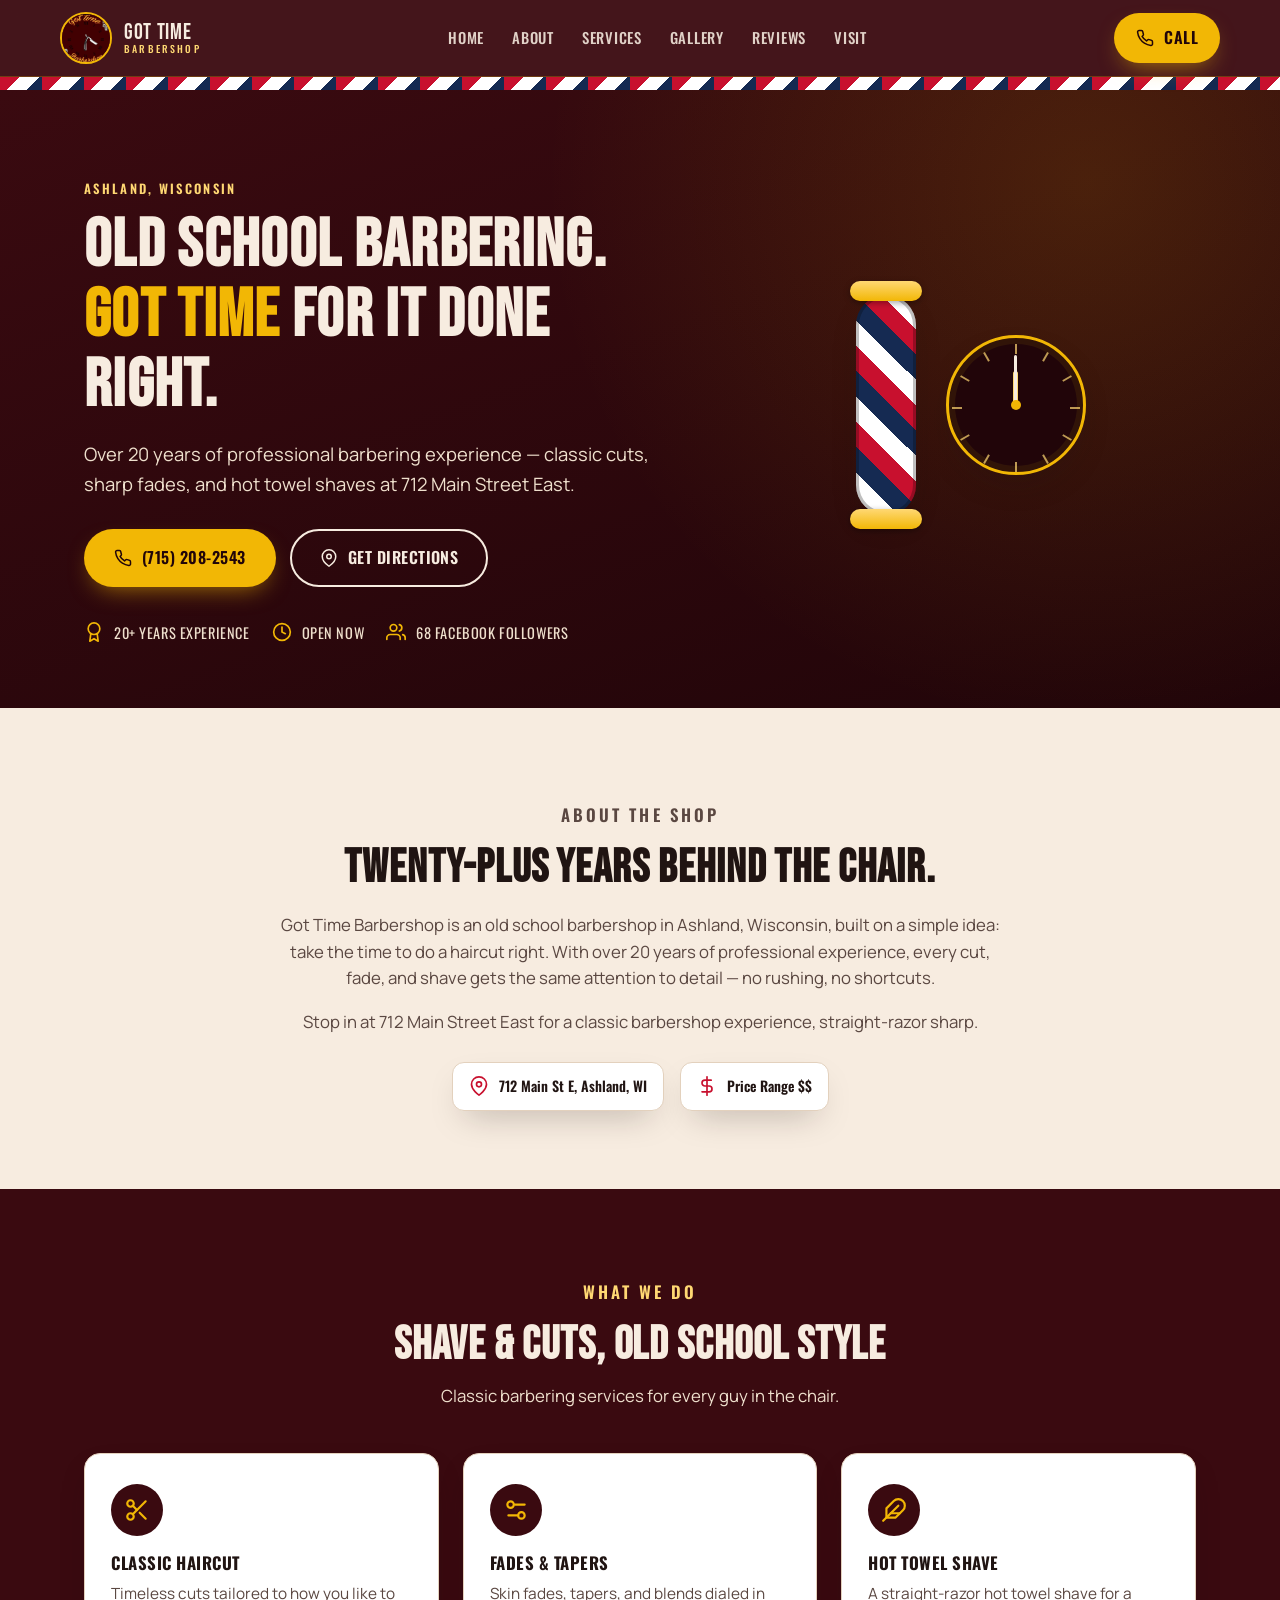
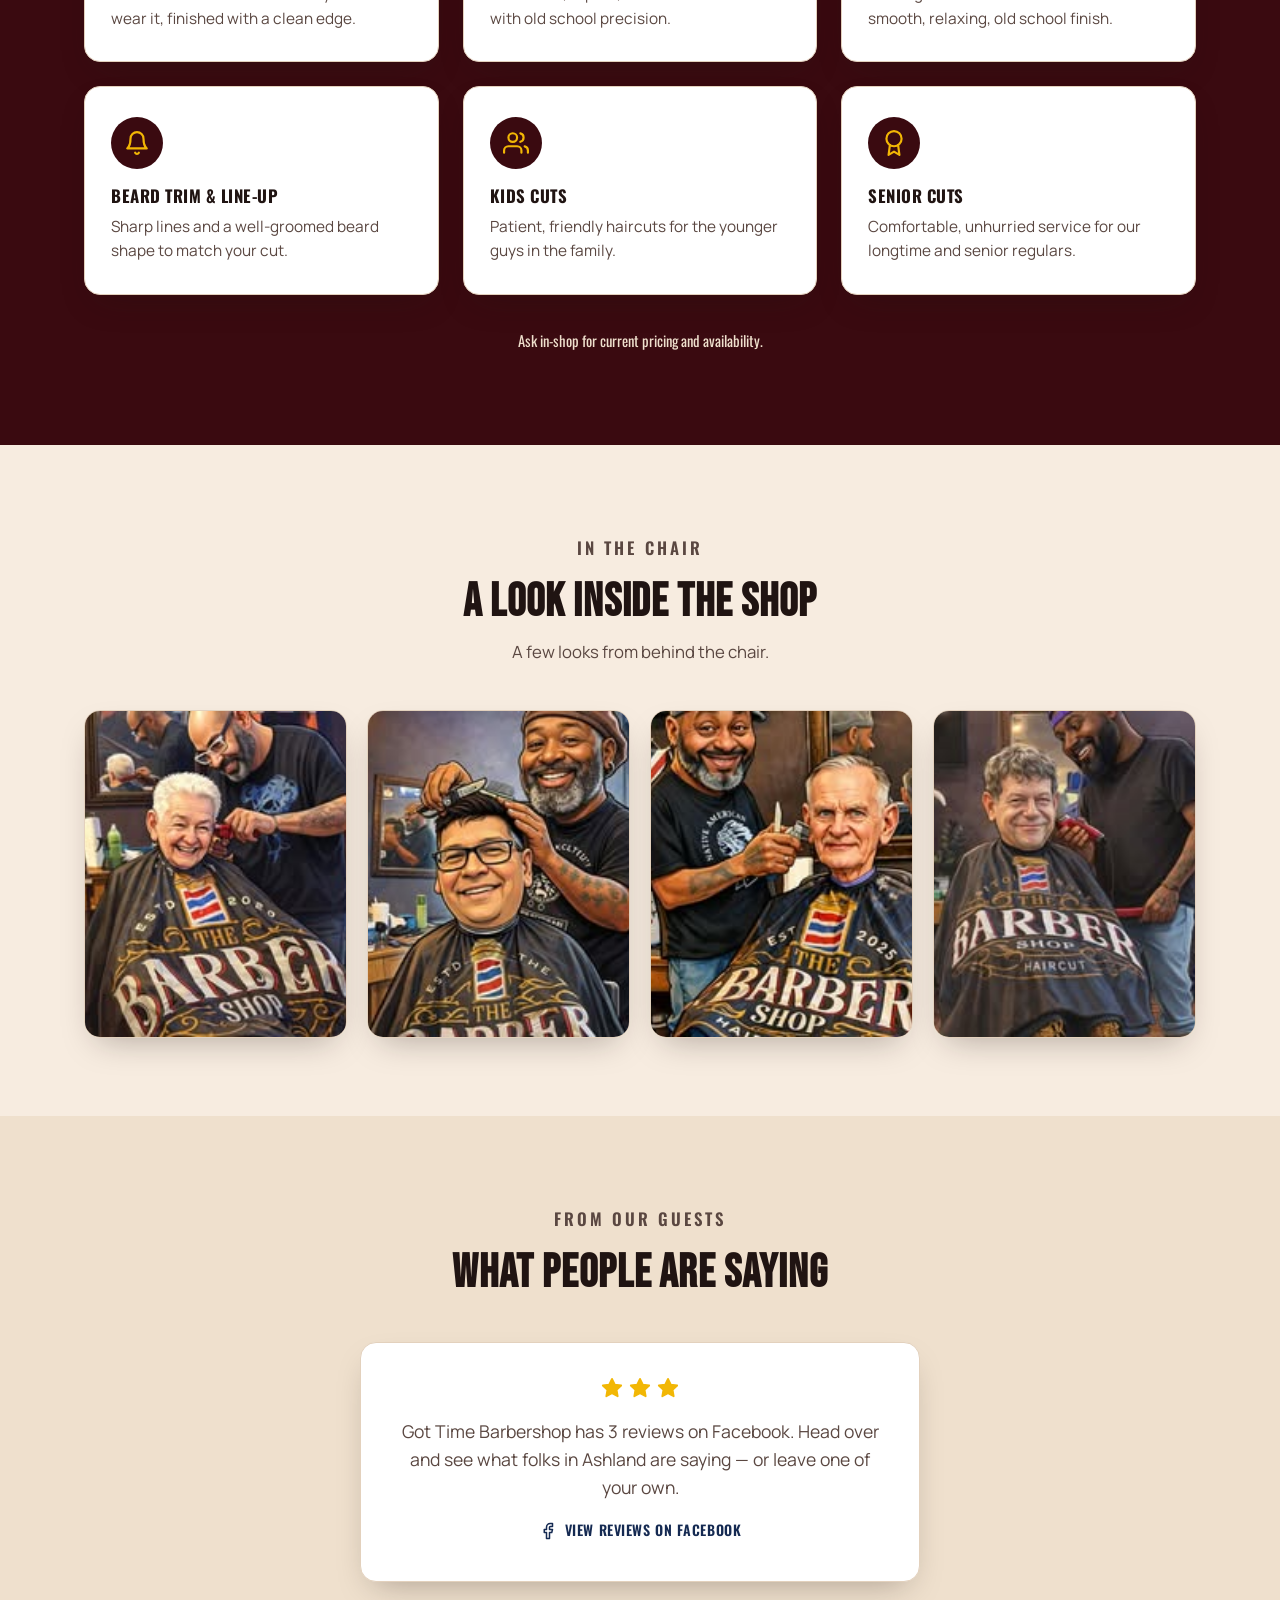
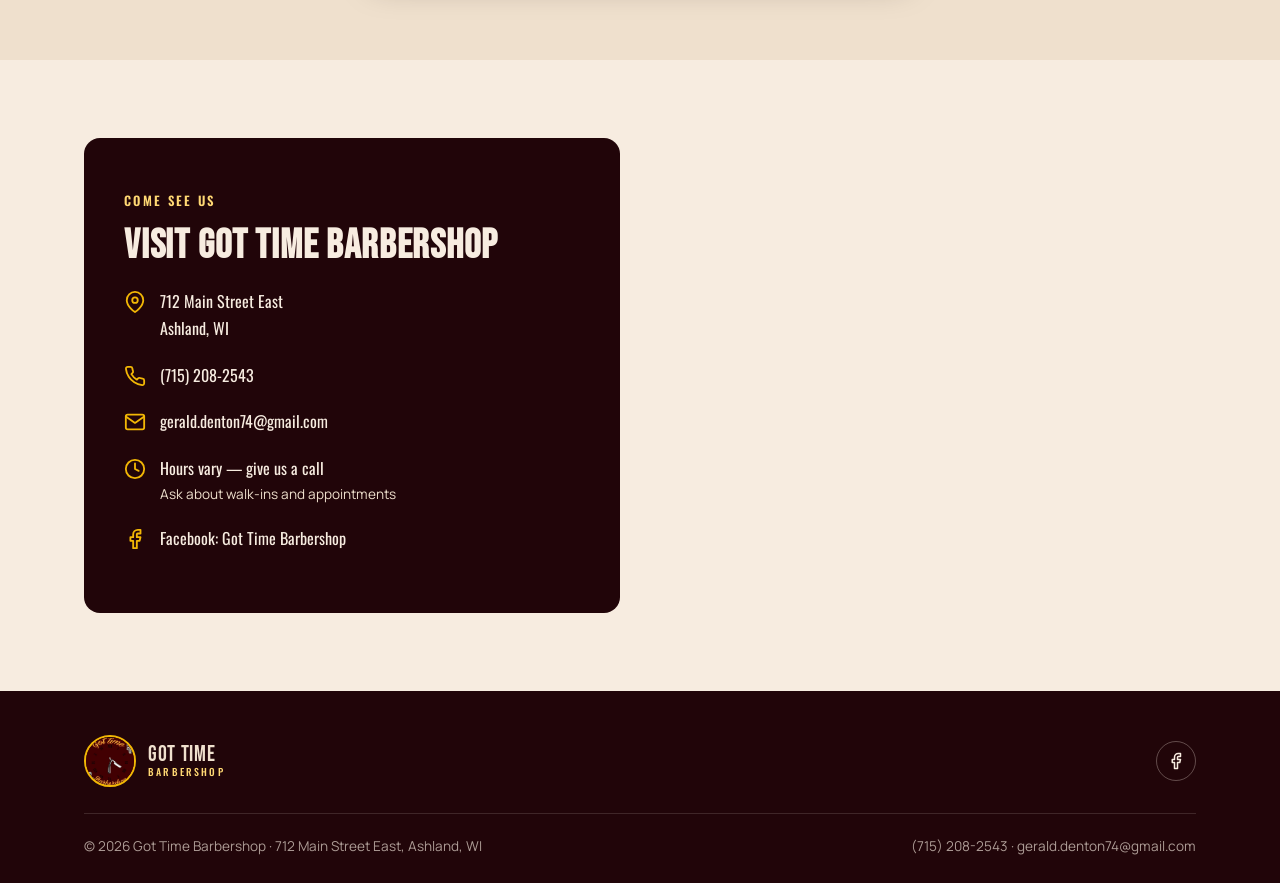
==== commit 2d113b00: "Remove blank Google Maps embed from Visit section The map iframe rendered as an empty box in the Art" ====
--- a/got-time-barbershop/index.html
+++ b/got-time-barbershop/index.html
@@ -579,14 +579,6 @@
         <div><a href="https://www.facebook.com/profile.php?id=61567959867053" target="_blank" rel="noopener">Facebook: Got Time Barbershop</a></div>
       </div>
     </div>
-    <div class="map-frame reveal" style="transition-delay:.12s;">
-      <iframe
-        src="https://www.google.com/maps?q=712+Main+Street+East,+Ashland,+WI&output=embed"
-        loading="lazy"
-        referrerpolicy="no-referrer-when-downgrade"
-        title="Map to Got Time Barbershop, 712 Main Street East, Ashland, WI"
-      ></iframe>
-    </div>
   </div>
 </section>
 
